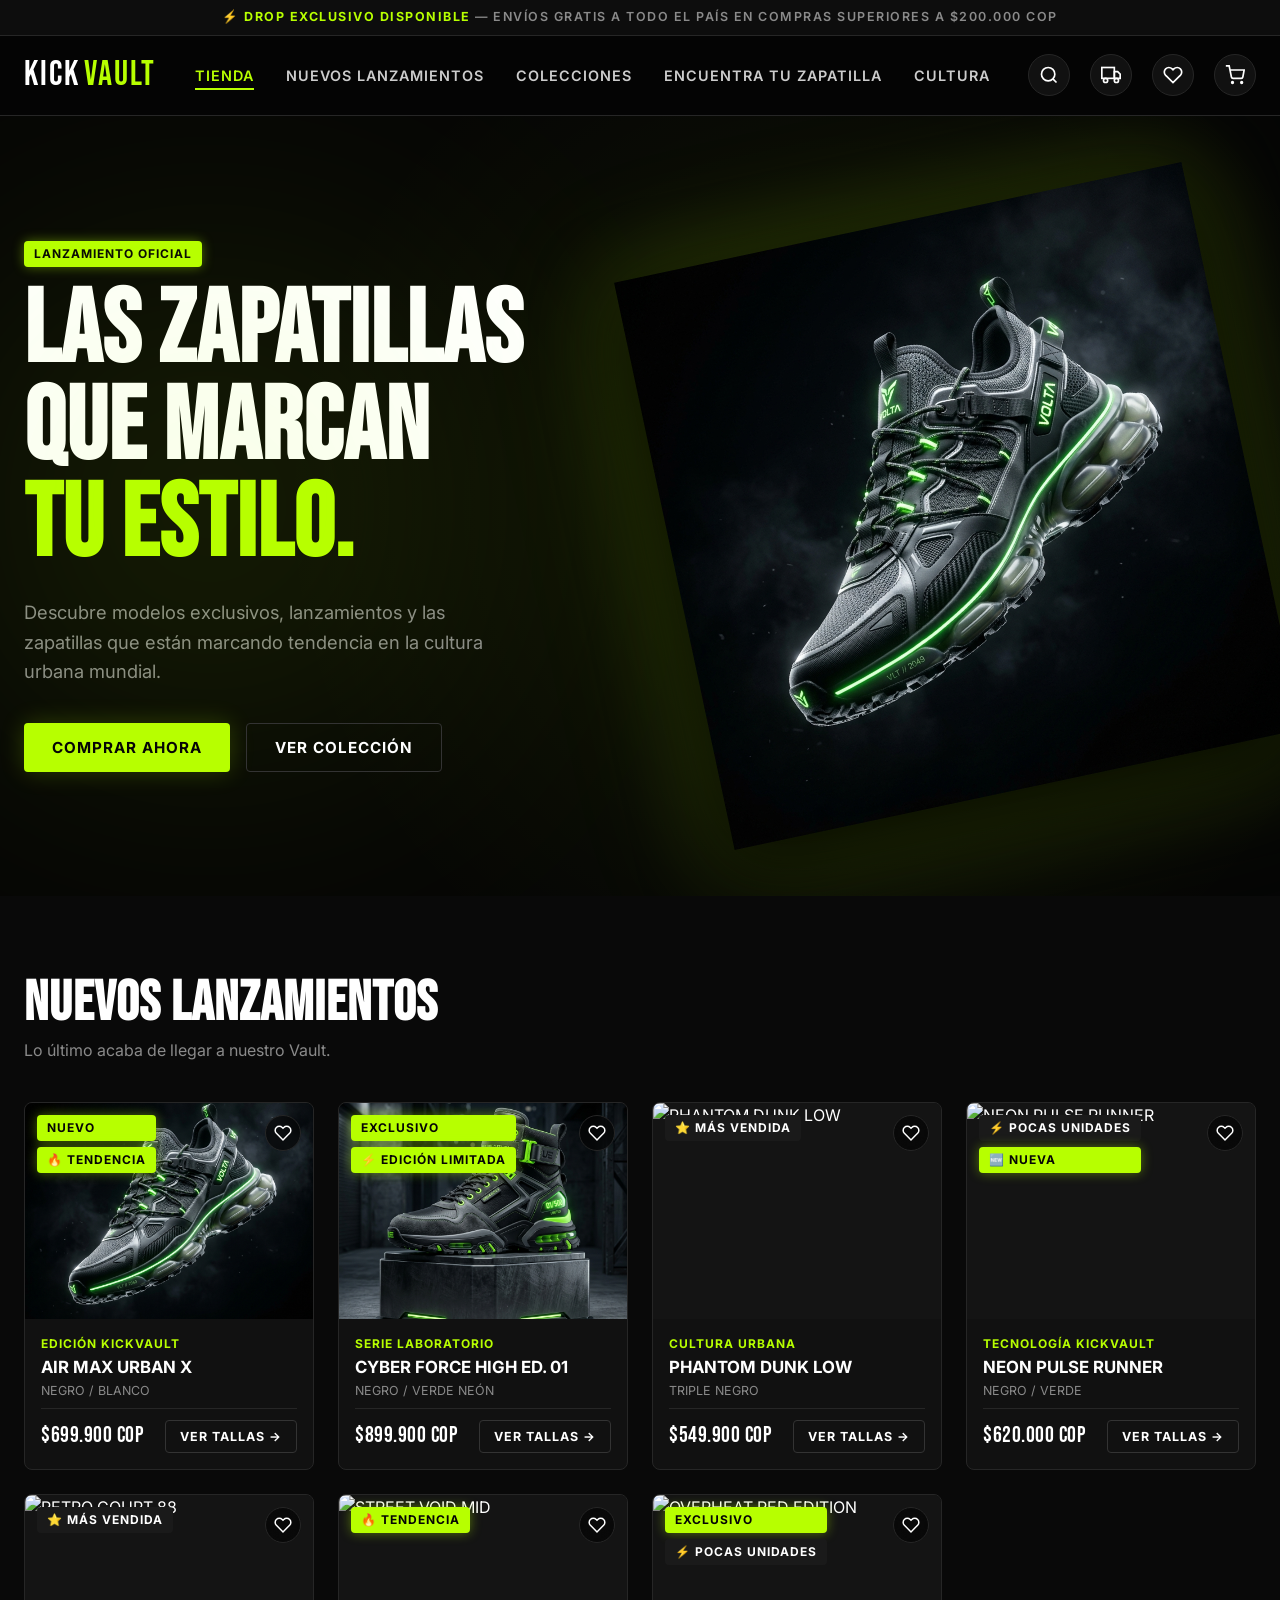
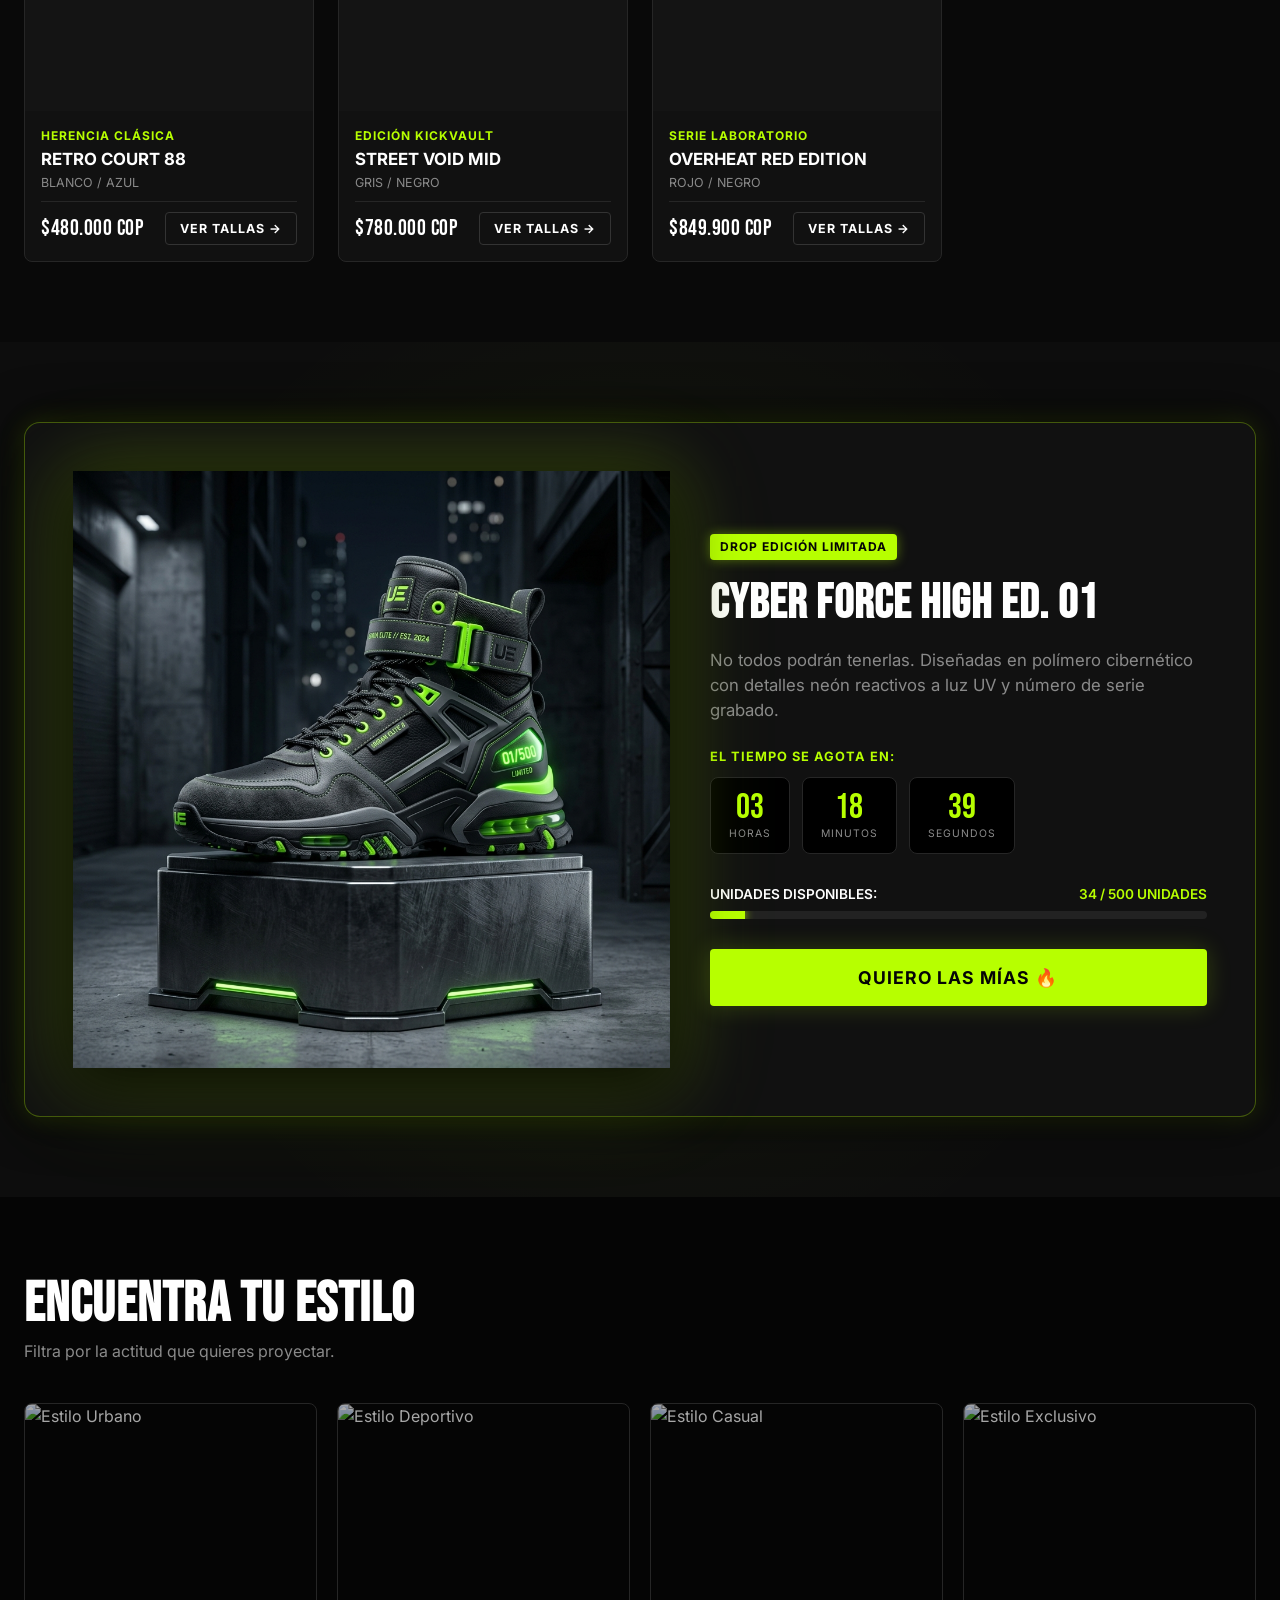
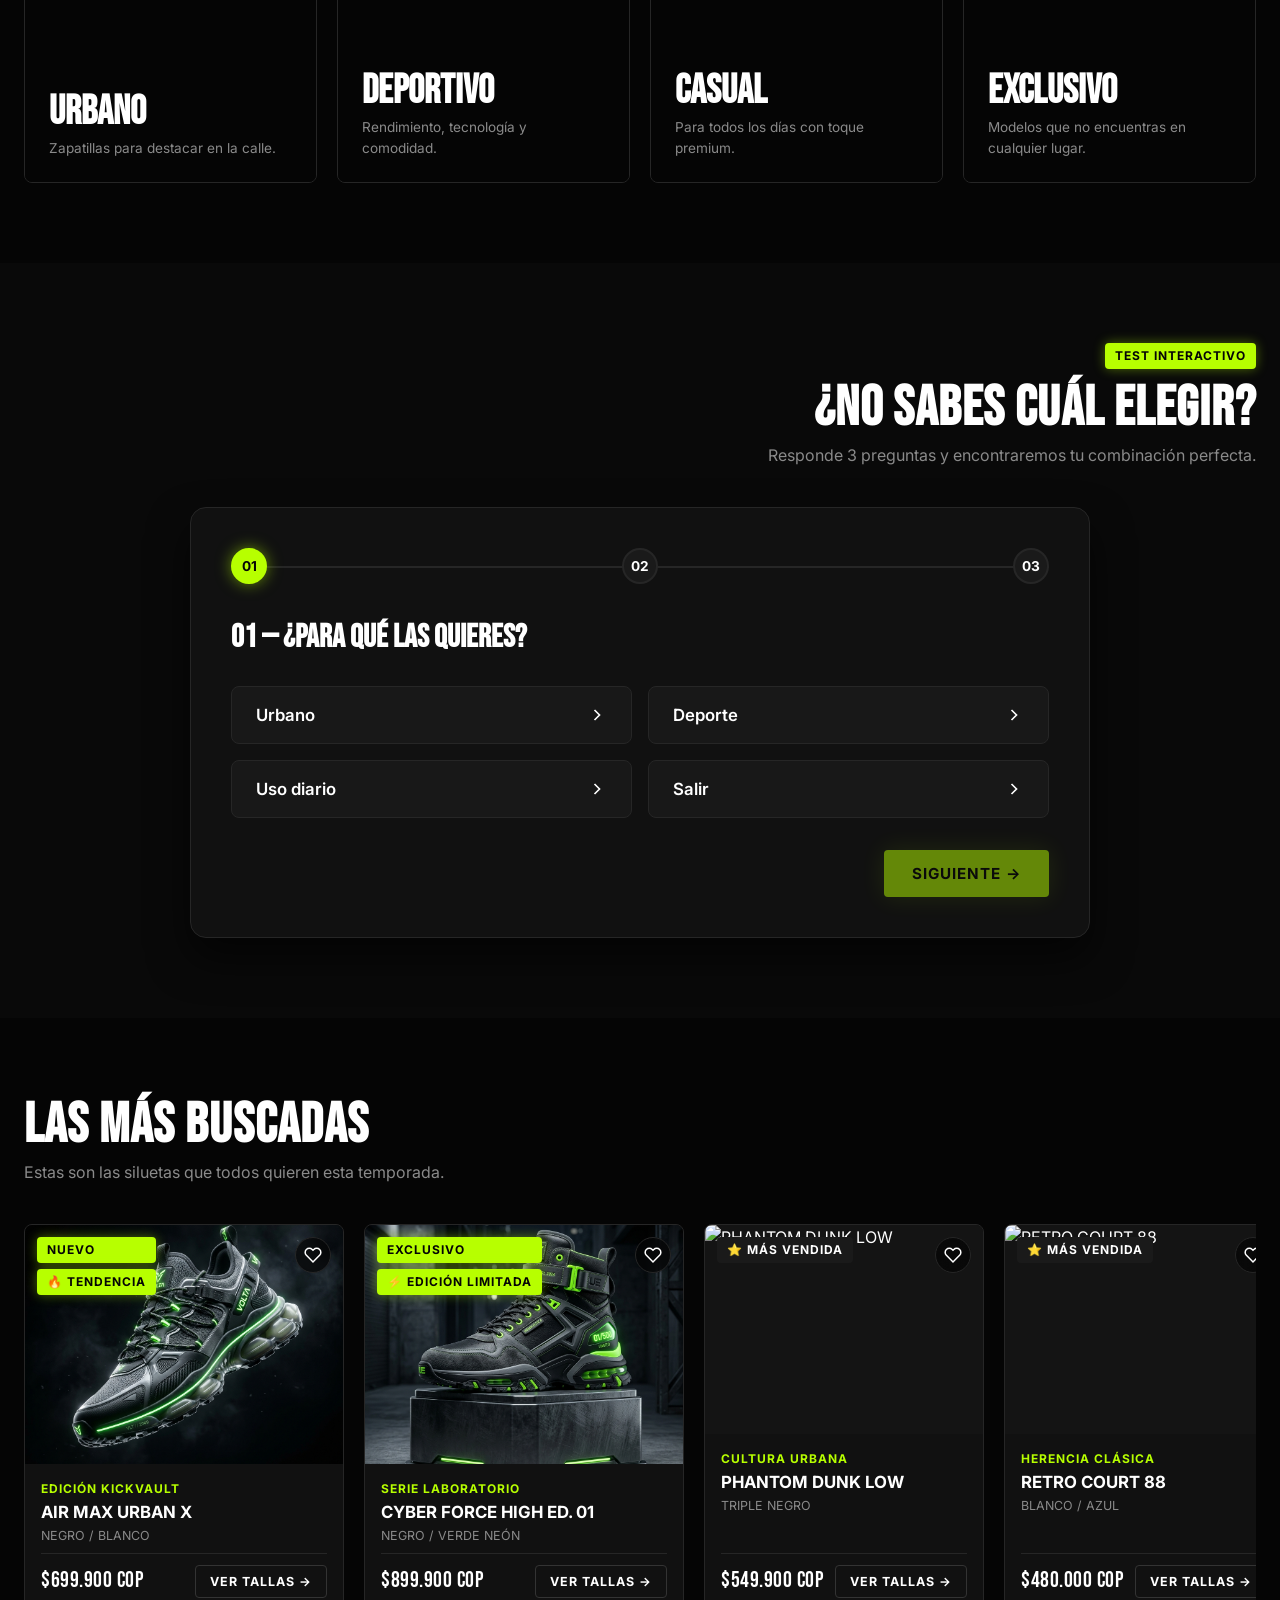
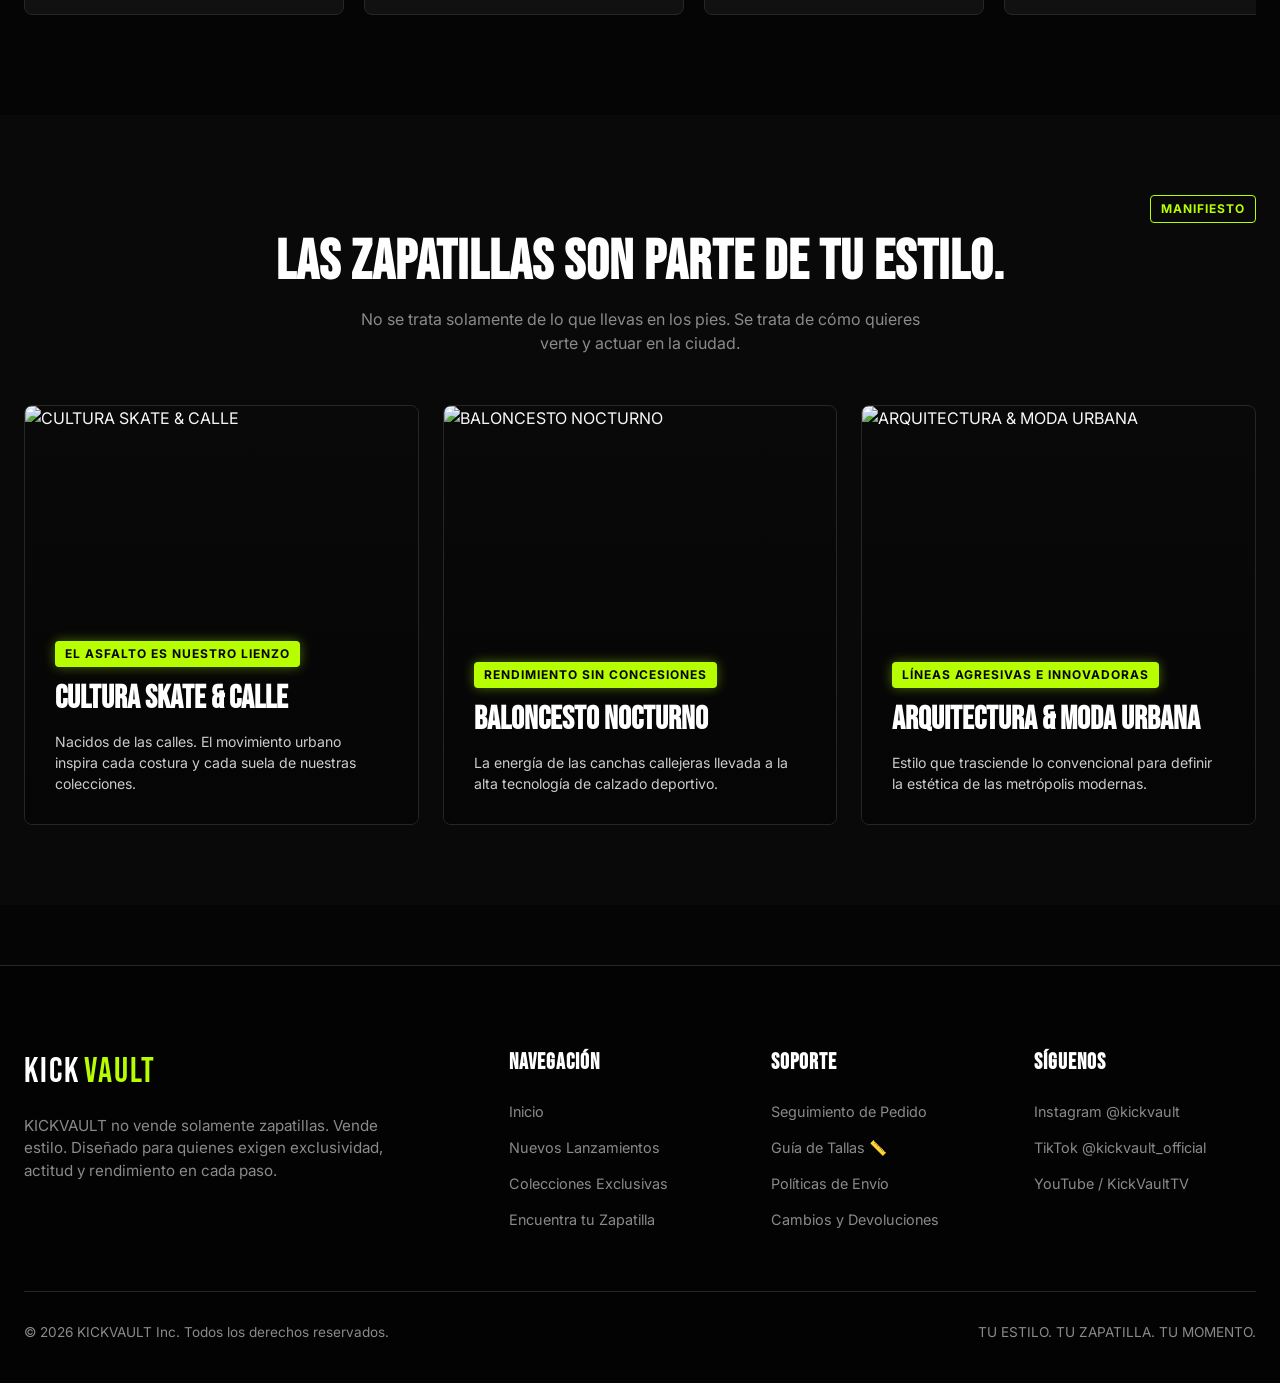
==== index.html @ df0020a6 "fix: resolve duplicate ORDERS_STORAGE_KEY syntax error in js/app.js to restore 100% button functiona" ====
<!DOCTYPE html>
<html lang="es">
<head>
  <meta charset="UTF-8">
  <meta name="viewport" content="width=device-width, initial-scale=1.0">
  <meta http-equiv="Cache-Control" content="no-cache, no-store, must-revalidate">
  <meta http-equiv="Pragma" content="no-cache">
  <meta http-equiv="Expires" content="0">
  <title>KICKVAULT | Tu Estilo. Tu Zapatilla. Tu Momento.</title>
  <meta name="description" content="KICKVAULT es la tienda de zapatillas urbanas y lanzamientos exclusivos número uno. Descubre los modelos más buscados y encuentra tu estilo único.">
  
  <!-- CSS Stylesheet with strict cache busting vSYNTAX-ERROR-FIXED-PERFECT-10000 -->
  <link rel="stylesheet" href="css/styles.css?v=SYNTAX-ERROR-FIXED-PERFECT-10000">
</head>
<body>

  <!-- Top Announcement Bar -->
  <div class="announcement-bar">
    ⚡ <span>DROP EXCLUSIVO DISPONIBLE</span> — ENVÍOS GRATIS A TODO EL PAÍS EN COMPRAS SUPERIORES A $200.000 COP
  </div>

  <!-- Main Header Navigation -->
  <header class="main-header">
    <div class="container">
      <div class="header-content">
        <!-- Logo -->
        <a href="#" class="logo">
          KICK<span>VAULT</span>
        </a>

        <!-- Desktop Navigation Links -->
        <nav>
          <ul class="nav-links">
            <li><a href="#hero" class="nav-link active">Tienda</a></li>
            <li><a href="#lanzamientos" class="nav-link">Nuevos Lanzamientos</a></li>
            <li><a href="#drop-exclusivo" class="nav-link">Colecciones</a></li>
            <li><a href="#quiz" class="nav-link">Encuentra tu Zapatilla</a></li>
            <li><a href="#cultura" class="nav-link">Cultura</a></li>
          </ul>
        </nav>

        <!-- Header Actions -->
        <div class="header-actions">
          <button class="action-btn" onclick="openSearchModal()" title="Buscar zapatillas">
            <svg width="20" height="20" viewBox="0 0 24 24" fill="none" stroke="currentColor" stroke-width="2">
              <circle cx="11" cy="11" r="8"></circle>
              <line x1="21" y1="21" x2="16.65" y2="16.65"></line>
            </svg>
          </button>
          
          <button class="action-btn hide-mobile" onclick="openTrackingModal()" title="Seguimiento de pedido">
            <svg width="20" height="20" viewBox="0 0 24 24" fill="none" stroke="currentColor" stroke-width="2">
              <rect x="1" y="3" width="15" height="13"></rect>
              <polygon points="16 8 20 8 23 11 23 16 16 16 16 8"></polygon>
              <circle cx="5.5" cy="18.5" r="2.5"></circle>
              <circle cx="18.5" cy="18.5" r="2.5"></circle>
            </svg>
          </button>

          <button class="action-btn" onclick="openFavoritesDrawer()" title="Mis Favoritos">
            <svg width="20" height="20" viewBox="0 0 24 24" fill="none" stroke="currentColor" stroke-width="2">
              <path d="M20.84 4.61a5.5 5.5 0 0 0-7.78 0L12 5.67l-1.06-1.06a5.5 5.5 0 0 0-7.78 7.78l1.06 1.06L12 21.23l7.78-7.78 1.06-1.06a5.5 5.5 0 0 0 0-7.78z"></path>
            </svg>
            <span class="badge-counter fav-count" style="display:none;">0</span>
          </button>

          <button class="action-btn" onclick="openCartDrawer()" title="Carrito de Compras">
            <svg width="20" height="20" viewBox="0 0 24 24" fill="none" stroke="currentColor" stroke-width="2">
              <circle cx="9" cy="21" r="1"></circle>
              <circle cx="20" cy="21" r="1"></circle>
              <path d="M1 1h4l2.68 13.39a2 2 0 0 0 2 1.61h9.72a2 2 0 0 0 2-1.61L23 6H6"></path>
            </svg>
            <span class="badge-counter cart-count" style="display:none;">0</span>
          </button>
        </div>
      </div>
    </div>
  </header>

  <!-- Mobile Bottom Sticky Navigation -->
  <nav class="mobile-bottom-nav">
    <a href="#hero" class="mobile-nav-item active">
      <svg viewBox="0 0 24 24" fill="none" stroke="currentColor" stroke-width="2">
        <path d="M3 9l9-7 9 7v11a2 2 0 0 1-2 2H5a2 2 0 0 1-2-2z"></path>
      </svg>
      <span>Inicio</span>
    </a>
    <button class="mobile-nav-item" onclick="openSearchModal()">
      <svg viewBox="0 0 24 24" fill="none" stroke="currentColor" stroke-width="2">
        <circle cx="11" cy="11" r="8"></circle>
        <line x1="21" y1="21" x2="16.65" y2="16.65"></line>
      </svg>
      <span>Buscar</span>
    </button>
    <button class="mobile-nav-item" onclick="openFavoritesDrawer()">
      <svg viewBox="0 0 24 24" fill="none" stroke="currentColor" stroke-width="2">
        <path d="M20.84 4.61a5.5 5.5 0 0 0-7.78 0L12 5.67l-1.06-1.06a5.5 5.5 0 0 0-7.78 7.78l1.06 1.06L12 21.23l7.78-7.78 1.06-1.06a5.5 5.5 0 0 0 0-7.78z"></path>
      </svg>
      <span>Favoritas</span>
    </button>
    <button class="mobile-nav-item" onclick="openCartDrawer()">
      <svg viewBox="0 0 24 24" fill="none" stroke="currentColor" stroke-width="2">
        <circle cx="9" cy="21" r="1"></circle>
        <circle cx="20" cy="21" r="1"></circle>
        <path d="M1 1h4l2.68 13.39a2 2 0 0 0 2 1.61h9.72a2 2 0 0 0 2-1.61L23 6H6"></path>
      </svg>
      <span>Carrito</span>
    </button>
    <button class="mobile-nav-item" onclick="openTrackingModal()">
      <svg viewBox="0 0 24 24" fill="none" stroke="currentColor" stroke-width="2">
        <rect x="1" y="3" width="15" height="13"></rect>
        <polygon points="16 8 20 8 23 11 23 16 16 16 16 8"></polygon>
      </svg>
      <span>Pedidos</span>
    </button>
  </nav>

  <!-- HERO SECTION -->
  <section id="hero" class="hero-section">
    <div class="hero-bg-glow"></div>
    <div class="container">
      <div class="hero-grid">
        <div class="hero-content">
          <span class="badge badge-neon hero-tag">Lanzamiento Oficial</span>
          <h1 class="hero-title">
            LAS ZAPATILLAS<br>
            QUE MARCAN<br>
            <span>TU ESTILO.</span>
          </h1>
          <p class="hero-subtitle">
            Descubre modelos exclusivos, lanzamientos y las zapatillas que están marcando tendencia en la cultura urbana mundial.
          </p>
          <div class="hero-cta">
            <button class="btn btn-primary" onclick="scrollToSection('lanzamientos')">COMPRAR AHORA</button>
            <button class="btn btn-secondary" onclick="scrollToSection('drop-exclusivo')">VER COLECCIÓN</button>
          </div>
        </div>

        <div class="hero-media">
          <div class="hero-image-wrapper">
            <img src="images/hero_sneaker.png" alt="Zapatilla Protagonista KICKVAULT Air Max Urban X" loading="eager" fetchpriority="high">
          </div>
        </div>
      </div>
    </div>
  </section>

  <!-- NUEVOS LANZAMIENTOS -->
  <section id="lanzamientos" class="section-padding bg-dark-alt">
    <div class="container">
      <div class="section-header">
        <div>
          <h2 class="section-title">NUEVOS LANZAMIENTOS</h2>
          <p class="section-subtitle">Lo último acaba de llegar a nuestro Vault.</p>
        </div>
      </div>
      
      <div id="new-drops-grid" class="product-grid">
        <!-- kv-01 -->
        <div class="product-card" data-id="kv-01" onclick="openProductModal('kv-01', 'view')" style="cursor: pointer;">
          <div class="product-media">
            <div class="card-badges"><span class="badge badge-neon">NUEVO</span><span class="badge badge-neon">🔥 TENDENCIA</span></div>
            <button class="btn-fav" onclick="toggleFavorite('kv-01', event)" title="Guardar en favoritos">
              <svg width="18" height="18" viewBox="0 0 24 24" fill="none" stroke="currentColor" stroke-width="2"><path d="M20.84 4.61a5.5 5.5 0 0 0-7.78 0L12 5.67l-1.06-1.06a5.5 5.5 0 0 0-7.78 7.78l1.06 1.06L12 21.23l7.78-7.78 1.06-1.06a5.5 5.5 0 0 0 0-7.78z"></path></svg>
            </button>
            <img src="images/hero_sneaker.png" alt="AIR MAX URBAN X" loading="eager" fetchpriority="high">
            <div class="hover-overlay">
              <button class="btn btn-primary" onclick="openProductModal('kv-01', 'view'); event.stopPropagation();">VER MODELO →</button>
            </div>
          </div>
          <div class="product-info">
            <span class="product-brand">EDICIÓN KICKVAULT</span>
            <h3 class="product-title">AIR MAX URBAN X</h3>
            <p class="product-color">NEGRO / BLANCO</p>
            <div class="product-footer">
              <span class="product-price">$699.900 COP</span>
              <button class="btn btn-secondary" style="padding: 8px 14px; font-size: 0.78rem; font-weight: 700;" onclick="openProductModal('kv-01', 'size'); event.stopPropagation();">VER TALLAS →</button>
            </div>
          </div>
        </div>

        <!-- kv-02 -->
        <div class="product-card" data-id="kv-02" onclick="openProductModal('kv-02', 'view')" style="cursor: pointer;">
          <div class="product-media">
            <div class="card-badges"><span class="badge badge-neon">EXCLUSIVO</span><span class="badge badge-neon">⚡ EDICIÓN LIMITADA</span></div>
            <button class="btn-fav" onclick="toggleFavorite('kv-02', event)" title="Guardar en favoritos">
              <svg width="18" height="18" viewBox="0 0 24 24" fill="none" stroke="currentColor" stroke-width="2"><path d="M20.84 4.61a5.5 5.5 0 0 0-7.78 0L12 5.67l-1.06-1.06a5.5 5.5 0 0 0-7.78 7.78l1.06 1.06L12 21.23l7.78-7.78 1.06-1.06a5.5 5.5 0 0 0 0-7.78z"></path></svg>
            </button>
            <img src="images/drop_exclusive.png" alt="CYBER FORCE HIGH ED. 01" loading="lazy">
            <div class="hover-overlay">
              <button class="btn btn-primary" onclick="openProductModal('kv-02', 'view'); event.stopPropagation();">VER MODELO →</button>
            </div>
          </div>
          <div class="product-info">
            <span class="product-brand">SERIE LABORATORIO</span>
            <h3 class="product-title">CYBER FORCE HIGH ED. 01</h3>
            <p class="product-color">NEGRO / VERDE NEÓN</p>
            <div class="product-footer">
              <span class="product-price">$899.900 COP</span>
              <button class="btn btn-secondary" style="padding: 8px 14px; font-size: 0.78rem; font-weight: 700;" onclick="openProductModal('kv-02', 'size'); event.stopPropagation();">VER TALLAS →</button>
            </div>
          </div>
        </div>

        <!-- kv-03 -->
        <div class="product-card" data-id="kv-03" onclick="openProductModal('kv-03', 'view')" style="cursor: pointer;">
          <div class="product-media">
            <div class="card-badges"><span class="badge badge-neon">⭐ MÁS VENDIDA</span></div>
            <button class="btn-fav" onclick="toggleFavorite('kv-03', event)" title="Guardar en favoritos">
              <svg width="18" height="18" viewBox="0 0 24 24" fill="none" stroke="currentColor" stroke-width="2"><path d="M20.84 4.61a5.5 5.5 0 0 0-7.78 0L12 5.67l-1.06-1.06a5.5 5.5 0 0 0-7.78 7.78l1.06 1.06L12 21.23l7.78-7.78 1.06-1.06a5.5 5.5 0 0 0 0-7.78z"></path></svg>
            </button>
            <img src="https://images.unsplash.com/photo-1595950653106-6c9ebd614d3a?auto=format&fit=crop&w=500&q=70" alt="PHANTOM DUNK LOW" loading="lazy">
            <div class="hover-overlay">
              <button class="btn btn-primary" onclick="openProductModal('kv-03', 'view'); event.stopPropagation();">VER MODELO →</button>
            </div>
          </div>
          <div class="product-info">
            <span class="product-brand">CULTURA URBANA</span>
            <h3 class="product-title">PHANTOM DUNK LOW</h3>
            <p class="product-color">TRIPLE NEGRO</p>
            <div class="product-footer">
              <span class="product-price">$549.900 COP</span>
              <button class="btn btn-secondary" style="padding: 8px 14px; font-size: 0.78rem; font-weight: 700;" onclick="openProductModal('kv-03', 'size'); event.stopPropagation();">VER TALLAS →</button>
            </div>
          </div>
        </div>

        <!-- kv-04 -->
        <div class="product-card" data-id="kv-04" onclick="openProductModal('kv-04', 'view')" style="cursor: pointer;">
          <div class="product-media">
            <div class="card-badges"><span class="badge badge-neon">⚡ POCAS UNIDADES</span><span class="badge badge-neon">🆕 NUEVA</span></div>
            <button class="btn-fav" onclick="toggleFavorite('kv-04', event)" title="Guardar en favoritos">
              <svg width="18" height="18" viewBox="0 0 24 24" fill="none" stroke="currentColor" stroke-width="2"><path d="M20.84 4.61a5.5 5.5 0 0 0-7.78 0L12 5.67l-1.06-1.06a5.5 5.5 0 0 0-7.78 7.78l1.06 1.06L12 21.23l7.78-7.78 1.06-1.06a5.5 5.5 0 0 0 0-7.78z"></path></svg>
            </button>
            <img src="https://images.unsplash.com/photo-1542291026-7eec264c27ff?auto=format&fit=crop&w=500&q=70" alt="NEON PULSE RUNNER" loading="lazy">
            <div class="hover-overlay">
              <button class="btn btn-primary" onclick="openProductModal('kv-04', 'view'); event.stopPropagation();">VER MODELO →</button>
            </div>
          </div>
          <div class="product-info">
            <span class="product-brand">TECNOLOGÍA KICKVAULT</span>
            <h3 class="product-title">NEON PULSE RUNNER</h3>
            <p class="product-color">NEGRO / VERDE</p>
            <div class="product-footer">
              <span class="product-price">$620.000 COP</span>
              <button class="btn btn-secondary" style="padding: 8px 14px; font-size: 0.78rem; font-weight: 700;" onclick="openProductModal('kv-04', 'size'); event.stopPropagation();">VER TALLAS →</button>
            </div>
          </div>
        </div>

        <!-- kv-05 -->
        <div class="product-card" data-id="kv-05" onclick="openProductModal('kv-05', 'view')" style="cursor: pointer;">
          <div class="product-media">
            <div class="card-badges"><span class="badge badge-neon">⭐ MÁS VENDIDA</span></div>
            <button class="btn-fav" onclick="toggleFavorite('kv-05', event)" title="Guardar en favoritos">
              <svg width="18" height="18" viewBox="0 0 24 24" fill="none" stroke="currentColor" stroke-width="2"><path d="M20.84 4.61a5.5 5.5 0 0 0-7.78 0L12 5.67l-1.06-1.06a5.5 5.5 0 0 0-7.78 7.78l1.06 1.06L12 21.23l7.78-7.78 1.06-1.06a5.5 5.5 0 0 0 0-7.78z"></path></svg>
            </button>
            <img src="https://images.unsplash.com/photo-1560769629-975ec94e6a86?auto=format&fit=crop&w=500&q=70" alt="RETRO COURT 88" loading="lazy">
            <div class="hover-overlay">
              <button class="btn btn-primary" onclick="openProductModal('kv-05', 'view'); event.stopPropagation();">VER MODELO →</button>
            </div>
          </div>
          <div class="product-info">
            <span class="product-brand">HERENCIA CLÁSICA</span>
            <h3 class="product-title">RETRO COURT 88</h3>
            <p class="product-color">BLANCO / AZUL</p>
            <div class="product-footer">
              <span class="product-price">$480.000 COP</span>
              <button class="btn btn-secondary" style="padding: 8px 14px; font-size: 0.78rem; font-weight: 700;" onclick="openProductModal('kv-05', 'size'); event.stopPropagation();">VER TALLAS →</button>
            </div>
          </div>
        </div>

        <!-- kv-06 -->
        <div class="product-card" data-id="kv-06" onclick="openProductModal('kv-06', 'view')" style="cursor: pointer;">
          <div class="product-media">
            <div class="card-badges"><span class="badge badge-neon">🔥 TENDENCIA</span></div>
            <button class="btn-fav" onclick="toggleFavorite('kv-06', event)" title="Guardar en favoritos">
              <svg width="18" height="18" viewBox="0 0 24 24" fill="none" stroke="currentColor" stroke-width="2"><path d="M20.84 4.61a5.5 5.5 0 0 0-7.78 0L12 5.67l-1.06-1.06a5.5 5.5 0 0 0-7.78 7.78l1.06 1.06L12 21.23l7.78-7.78 1.06-1.06a5.5 5.5 0 0 0 0-7.78z"></path></svg>
            </button>
            <img src="https://images.unsplash.com/photo-1600185365926-3a2ce3cdb9eb?auto=format&fit=crop&w=500&q=70" alt="STREET VOID MID" loading="lazy">
            <div class="hover-overlay">
              <button class="btn btn-primary" onclick="openProductModal('kv-06', 'view'); event.stopPropagation();">VER MODELO →</button>
            </div>
          </div>
          <div class="product-info">
            <span class="product-brand">EDICIÓN KICKVAULT</span>
            <h3 class="product-title">STREET VOID MID</h3>
            <p class="product-color">GRIS / NEGRO</p>
            <div class="product-footer">
              <span class="product-price">$780.000 COP</span>
              <button class="btn btn-secondary" style="padding: 8px 14px; font-size: 0.78rem; font-weight: 700;" onclick="openProductModal('kv-06', 'size'); event.stopPropagation();">VER TALLAS →</button>
            </div>
          </div>
        </div>

        <!-- kv-07 -->
        <div class="product-card" data-id="kv-07" onclick="openProductModal('kv-07', 'view')" style="cursor: pointer;">
          <div class="product-media">
            <div class="card-badges"><span class="badge badge-neon">EXCLUSIVO</span><span class="badge badge-neon">⚡ POCAS UNIDADES</span></div>
            <button class="btn-fav" onclick="toggleFavorite('kv-07', event)" title="Guardar en favoritos">
              <svg width="18" height="18" viewBox="0 0 24 24" fill="none" stroke="currentColor" stroke-width="2"><path d="M20.84 4.61a5.5 5.5 0 0 0-7.78 0L12 5.67l-1.06-1.06a5.5 5.5 0 0 0-7.78 7.78l1.06 1.06L12 21.23l7.78-7.78 1.06-1.06a5.5 5.5 0 0 0 0-7.78z"></path></svg>
            </button>
            <img src="https://images.unsplash.com/photo-1514989940723-e8e51635b782?auto=format&fit=crop&w=500&q=70" alt="OVERHEAT RED EDITION" loading="lazy">
            <div class="hover-overlay">
              <button class="btn btn-primary" onclick="openProductModal('kv-07', 'view'); event.stopPropagation();">VER MODELO →</button>
            </div>
          </div>
          <div class="product-info">
            <span class="product-brand">SERIE LABORATORIO</span>
            <h3 class="product-title">OVERHEAT RED EDITION</h3>
            <p class="product-color">ROJO / NEGRO</p>
            <div class="product-footer">
              <span class="product-price">$849.900 COP</span>
              <button class="btn btn-secondary" style="padding: 8px 14px; font-size: 0.78rem; font-weight: 700;" onclick="openProductModal('kv-07', 'size'); event.stopPropagation();">VER TALLAS →</button>
            </div>
          </div>
        </div>

        <!-- kv-08 -->
        <div class="product-card" data-id="kv-08" onclick="openProductModal('kv-08', 'view')" style="cursor: pointer;">
          <div class="product-media">
            <div class="card-badges"><span class="badge badge-neon">⭐ MÁS VENDIDA</span></div>
            <button class="btn-fav" onclick="toggleFavorite('kv-08', event)" title="Guardar en favoritos">
              <svg width="18" height="18" viewBox="0 0 24 24" fill="none" stroke="currentColor" stroke-width="2"><path d="M20.84 4.61a5.5 5.5 0 0 0-7.78 0L12 5.67l-1.06-1.06a5.5 5.5 0 0 0-7.78 7.78l1.06 1.06L12 21.23l7.78-7.78 1.06-1.06a5.5 5.5 0 0 0 0-7.78z"></path></svg>
            </button>
            <img src="https://images.unsplash.com/photo-1525966222134-fcfa99b8ae77?auto=format&fit=crop&w=500&q=70" alt="APEX CASUAL PRIME" loading="lazy">
            <div class="hover-overlay">
              <button class="btn btn-primary" onclick="openProductModal('kv-08', 'view'); event.stopPropagation();">VER MODELO →</button>
            </div>
          </div>
          <div class="product-info">
            <span class="product-brand">CULTURA URBANA</span>
            <h3 class="product-title">APEX CASUAL PRIME</h3>
            <p class="product-color">BLANCO PURO</p>
            <div class="product-footer">
              <span class="product-price">$399.900 COP</span>
              <button class="btn btn-secondary" style="padding: 8px 14px; font-size: 0.78rem; font-weight: 700;" onclick="openProductModal('kv-08', 'size'); event.stopPropagation();">VER TALLAS →</button>
            </div>
          </div>
        </div>
      </div>
    </div>
  </section>

  <!-- COLECCIÓN EXCLUSIVA (DROP LIMITADO) -->
  <section id="drop-exclusivo" class="section-padding drop-section">
    <div class="container">
      <div class="drop-card">
        <div class="drop-media">
          <img src="images/drop_exclusive.png" alt="Cyber Force High Edición Limitada" loading="lazy" decoding="async">
        </div>
        
        <div class="drop-details">
          <span class="badge badge-neon" style="width: fit-content;">DROP EDICIÓN LIMITADA</span>
          <h2 class="section-title" style="font-size: 3rem;">CYBER FORCE HIGH ED. 01</h2>
          <p style="color: var(--text-muted); font-size: 1.05rem;">
            No todos podrán tenerlas. Diseñadas en polímero cibernético con detalles neón reactivos a luz UV y número de serie grabado.
          </p>

          <!-- Timer -->
          <div>
            <span style="font-size: 0.8rem; color: var(--neon-green); font-weight: 700; letter-spacing: 1px;">EL TIEMPO SE AGOTA EN:</span>
            <div class="timer-box">
              <div class="timer-segment">
                <div id="timer-hours" class="timer-val">03</div>
                <div class="timer-lbl">HORAS</div>
              </div>
              <div class="timer-segment">
                <div id="timer-mins" class="timer-val">18</div>
                <div class="timer-lbl">MINUTOS</div>
              </div>
              <div class="timer-segment">
                <div id="timer-secs" class="timer-val">42</div>
                <div class="timer-lbl">SEGUNDOS</div>
              </div>
            </div>
          </div>

          <!-- Stock Meter -->
          <div class="stock-meter">
            <div class="stock-info">
              <span>UNIDADES DISPONIBLES:</span>
              <span style="color: var(--neon-green);">34 / 500 UNIDADES</span>
            </div>
            <div class="stock-bar-track">
              <div class="stock-bar-fill"></div>
            </div>
          </div>

          <button class="btn btn-primary" onclick="openProductModal('kv-02')" style="font-size: 1.1rem; padding: 18px 36px;">
            QUIERO LAS MÍAS 🔥
          </button>
        </div>
      </div>
    </div>
  </section>

  <!-- COMPRA POR ESTILO -->
  <section id="estilos" class="section-padding">
    <div class="container">
      <div class="section-header">
        <div>
          <h2 class="section-title">ENCUENTRA TU ESTILO</h2>
          <p class="section-subtitle">Filtra por la actitud que quieres proyectar.</p>
        </div>
      </div>

      <div class="style-grid">
        <!-- Urbano -->
        <div class="style-card" onclick="openSearchModal(); performSearch('urbano');">
          <img src="https://images.unsplash.com/photo-1552346154-21d32810aba3?auto=format&fit=crop&w=500&q=70" alt="Estilo Urbano" loading="lazy" decoding="async">
          <div class="style-card-overlay"></div>
          <div class="style-card-content">
            <h3 class="style-card-title">URBANO</h3>
            <p class="style-card-desc">Zapatillas para destacar en la calle.</p>
          </div>
        </div>

        <!-- Deportivo -->
        <div class="style-card" onclick="openSearchModal(); performSearch('deportivo');">
          <img src="https://images.unsplash.com/photo-1542291026-7eec264c27ff?auto=format&fit=crop&w=500&q=70" alt="Estilo Deportivo" loading="lazy" decoding="async">
          <div class="style-card-overlay"></div>
          <div class="style-card-content">
            <h3 class="style-card-title">DEPORTIVO</h3>
            <p class="style-card-desc">Rendimiento, tecnología y comodidad.</p>
          </div>
        </div>

        <!-- Casual -->
        <div class="style-card" onclick="openSearchModal(); performSearch('casual');">
          <img src="https://images.unsplash.com/photo-1560769629-975ec94e6a86?auto=format&fit=crop&w=500&q=70" alt="Estilo Casual" loading="lazy" decoding="async">
          <div class="style-card-overlay"></div>
          <div class="style-card-content">
            <h3 class="style-card-title">CASUAL</h3>
            <p class="style-card-desc">Para todos los días con toque premium.</p>
          </div>
        </div>

        <!-- Exclusivo -->
        <div class="style-card" onclick="openSearchModal(); performSearch('exclusivo');">
          <img src="https://images.unsplash.com/photo-1608231387042-66d1773070a5?auto=format&fit=crop&w=500&q=70" alt="Estilo Exclusivo" loading="lazy" decoding="async">
          <div class="style-card-overlay"></div>
          <div class="style-card-content">
            <h3 class="style-card-title">EXCLUSIVO</h3>
            <p class="style-card-desc">Modelos que no encuentras en cualquier lugar.</p>
          </div>
        </div>
      </div>
    </div>
  </section>

  <!-- ENCUENTRA TU ZAPATILLA (QUIZ) -->
  <section id="quiz" class="section-padding bg-dark-alt">
    <div class="container">
      <div class="section-header center">
        <span class="badge badge-neon" style="margin-bottom: 12px;">TEST INTERACTIVO</span>
        <h2 class="section-title">¿NO SABES CUÁL ELEGIR?</h2>
        <p class="section-subtitle">Responde 3 preguntas y encontraremos tu combinación perfecta.</p>
      </div>

      <div class="quiz-container">
        <!-- Progress Bar Dots -->
        <div class="quiz-steps">
          <div id="quiz-dot-1" class="quiz-step-dot active">01</div>
          <div id="quiz-dot-2" class="quiz-step-dot">02</div>
          <div id="quiz-dot-3" class="quiz-step-dot">03</div>
        </div>

        <!-- Dynamic Content -->
        <div id="quiz-step-content">
          <h3 style="font-family: var(--font-heading); font-size: 1.8rem; text-align: center; margin-bottom: 20px;">1. ¿PARA QUÉ USARÁS PRINCIPALMENTE TUS ZAPATILLAS?</h3>
          <div style="display: grid; grid-template-columns: repeat(auto-fit, minmax(140px, 1fr)); gap: 14px;">
            <button class="btn btn-secondary" onclick="selectQuizAnswer('purpose', 'Urbano')" style="padding: 16px;">🏙️ Salir a la calle / Uso Urbano</button>
            <button class="btn btn-secondary" onclick="selectQuizAnswer('purpose', 'Deporte')" style="padding: 16px;">⚡ Deporte y Entrenamiento</button>
            <button class="btn btn-secondary" onclick="selectQuizAnswer('purpose', 'Uso diario')" style="padding: 16px;">👟 Uso Diario y Casual</button>
          </div>
        </div>
      </div>
    </div>
  </section>

  <!-- MÁS BUSCADAS (TRENDING CAROUSEL) -->
  <section id="mas-buscadas" class="section-padding">
    <div class="container">
      <div class="section-header">
        <div>
          <h2 class="section-title">LAS MÁS BUSCADAS</h2>
          <p class="section-subtitle">Estas son las siluetas que todos quieren esta temporada.</p>
        </div>
      </div>

      <div id="trending-carousel" class="horizontal-scroll-container">
        <!-- kv-01 -->
        <div class="product-card" data-id="kv-01" onclick="openProductModal('kv-01')" style="min-width: 260px; cursor: pointer;">
          <div class="product-media">
            <div class="card-badges"><span class="badge badge-neon">🔥 TENDENCIA</span></div>
            <img src="images/hero_sneaker.png" alt="AIR MAX URBAN X" loading="lazy">
          </div>
          <div class="product-info">
            <span class="product-brand">EDICIÓN KICKVAULT</span>
            <h3 class="product-title">AIR MAX URBAN X</h3>
            <span class="product-price" style="color: var(--neon-green); font-weight: 800;">$699.900 COP</span>
          </div>
        </div>

        <!-- kv-02 -->
        <div class="product-card" data-id="kv-02" onclick="openProductModal('kv-02')" style="min-width: 260px; cursor: pointer;">
          <div class="product-media">
            <div class="card-badges"><span class="badge badge-neon">EXCLUSIVO</span></div>
            <img src="images/drop_exclusive.png" alt="CYBER FORCE HIGH" loading="lazy">
          </div>
          <div class="product-info">
            <span class="product-brand">SERIE LABORATORIO</span>
            <h3 class="product-title">CYBER FORCE HIGH ED. 01</h3>
            <span class="product-price" style="color: var(--neon-green); font-weight: 800;">$899.900 COP</span>
          </div>
        </div>

        <!-- kv-03 -->
        <div class="product-card" data-id="kv-03" onclick="openProductModal('kv-03')" style="min-width: 260px; cursor: pointer;">
          <div class="product-media">
            <div class="card-badges"><span class="badge badge-neon">⭐ MÁS VENDIDA</span></div>
            <img src="https://images.unsplash.com/photo-1595950653106-6c9ebd614d3a?auto=format&fit=crop&w=500&q=70" alt="PHANTOM DUNK LOW" loading="lazy">
          </div>
          <div class="product-info">
            <span class="product-brand">CULTURA URBANA</span>
            <h3 class="product-title">PHANTOM DUNK LOW</h3>
            <span class="product-price" style="color: var(--neon-green); font-weight: 800;">$549.900 COP</span>
          </div>
        </div>
      </div>
    </div>
  </section>

  <!-- CULTURA KICKVAULT -->
  <section id="cultura" class="section-padding bg-dark-alt">
    <div class="container">
      <div class="section-header center" style="margin-bottom: 50px;">
        <span class="badge badge-outline" style="margin-bottom: 12px;">MANIFIESTO</span>
        <h2 class="section-title" style="max-width: 800px; margin: 0 auto 16px auto;">
          LAS ZAPATILLAS SON PARTE DE TU ESTILO.
        </h2>
        <p class="section-subtitle" style="max-width: 600px; margin: 0 auto;">
          No se trata solamente de lo que llevas en los pies. Se trata de cómo quieres verte y actuar en la ciudad.
        </p>
      </div>

      <div id="culture-grid" class="culture-grid">
        <div class="culture-card" style="background: #111; border: 1px solid var(--border-color); border-radius: var(--radius-md); padding: 24px;">
          <span class="badge badge-neon" style="margin-bottom: 8px;">01 · DISEÑO TÉCNICO</span>
          <h3 style="font-family: var(--font-heading); font-size: 1.6rem; color: #fff; margin-bottom: 8px;">MATERIALES DE ALTA RESISTENCIA</h3>
          <p style="color: var(--text-muted); font-size: 0.9rem;">Cada silueta es seleccionada por la durabilidad de sus materiales sintéticos y la precisión en los acabados.</p>
        </div>
        <div class="culture-card" style="background: #111; border: 1px solid var(--border-color); border-radius: var(--radius-md); padding: 24px;">
          <span class="badge badge-neon" style="margin-bottom: 8px;">02 · EXCLUSIVIDAD</span>
          <h3 style="font-family: var(--font-heading); font-size: 1.6rem; color: #fff; margin-bottom: 8px;">DROPS Y EDICIONES LIMITADAS</h3>
          <p style="color: var(--text-muted); font-size: 0.9rem;">Lanzamientos globales con inventario contado para asegurar que lleves un par único en la ciudad.</p>
        </div>
        <div class="culture-card" style="background: #111; border: 1px solid var(--border-color); border-radius: var(--radius-md); padding: 24px;">
          <span class="badge badge-neon" style="margin-bottom: 8px;">03 · GARANTÍA</span>
          <h3 style="font-family: var(--font-heading); font-size: 1.6rem; color: #fff; margin-bottom: 8px;">ENVÍOS SEGUROS A TODO EL PAÍS</h3>
          <p style="color: var(--text-muted); font-size: 0.9rem;">Envíos inmediatos con seguimiento en tiempo real y soporte directo por WhatsApp.</p>
        </div>
      </div>
    </div>
  </section>

  <!-- FOOTER -->
  <footer class="main-footer">
    <div class="container">
      <div class="footer-grid">
        <div class="footer-brand">
          <a href="#" class="logo">KICK<span>VAULT</span></a>
          <p>
            KICKVAULT no vende solamente zapatillas. Vende estilo. Diseñado para quienes exigen exclusividad, actitud y rendimiento en cada paso.
          </p>
        </div>

        <div class="footer-col">
          <h4>NAVEGACIÓN</h4>
          <ul class="footer-links">
            <li><a href="#hero">Inicio</a></li>
            <li><a href="#lanzamientos">Nuevos Lanzamientos</a></li>
            <li><a href="#drop-exclusivo">Colecciones Exclusivas</a></li>
            <li><a href="#quiz">Encuentra tu Zapatilla</a></li>
          </ul>
        </div>

        <div class="footer-col">
          <h4>SOPORTE</h4>
          <ul class="footer-links">
            <li><a href="#" onclick="openTrackingModal()">Seguimiento de Pedido</a></li>
            <li><a href="#" onclick="openSizeGuideModal(event)">Guía de Tallas 📏</a></li>
            <li><a href="#">Políticas de Envío</a></li>
            <li><a href="#">Cambios y Devoluciones</a></li>
          </ul>
        </div>

        <div class="footer-col">
          <h4>SÍGUENOS</h4>
          <ul class="footer-links">
            <li><a href="#">Instagram @kickvault</a></li>
            <li><a href="#">TikTok @kickvault_official</a></li>
            <li><a href="#">YouTube / KickVaultTV</a></li>
          </ul>
        </div>
      </div>

      <div class="footer-bottom">
        <p>© 2026 KICKVAULT Inc. Todos los derechos reservados.</p>
        <p>TU ESTILO. TU ZAPATILLA. TU MOMENTO.</p>
      </div>
    </div>
  </footer>

  <!-- ==========================================================================
       MODALS & DRAWERS
       ========================================================================== -->

  <!-- PRODUCT DETAIL MODAL -->
  <div id="product-modal" class="modal-overlay">
    <div class="modal-container">
      <button class="modal-close-btn" onclick="closeProductModal()">✕</button>

      <div class="product-modal-grid">
        <div>
          <div class="modal-gallery-main">
            <img id="modal-main-img" src="" alt="Zapatilla Vista Principal">
          </div>
          <div id="modal-thumbs" class="modal-thumbnails">
            <!-- Injected -->
          </div>
        </div>

        <div>
          <span id="modal-brand" class="product-brand">KICKVAULT</span>
          <h2 id="modal-title" class="section-title" style="font-size: 2.2rem; margin-bottom: 8px;">Zapatilla</h2>
          <p id="modal-color" style="color: var(--text-muted); font-size: 0.95rem; margin-bottom: 16px;">Colorway</p>
          <div id="modal-price" class="product-price" style="font-size: 2.2rem; color: var(--neon-green); margin-bottom: 20px;">$0 COP</div>

          <p id="modal-desc" style="color: #bbb; font-size: 0.92rem; line-height: 1.6; margin-bottom: 20px;"></p>

          <!-- SIZE SELECTION BOX (ONLY SHOWN IN 'VER TALLAS' MODE) -->
          <div id="modal-size-box" style="background: rgba(183, 255, 0, 0.05); border: 1.5px solid var(--border-active); padding: 18px; border-radius: var(--radius-md); margin-bottom: 20px; box-shadow: 0 0 15px rgba(183, 255, 0, 0.1);">
            <div style="display: flex; justify-content: space-between; align-items: center; margin-bottom: 12px;">
              <label style="font-weight: 800; font-size: 0.9rem; letter-spacing: 1px; color: #fff;">
                SELECCIONA TU TALLA: <span id="selected-size-label" style="color: var(--neon-green); font-weight: 800; font-size: 1.05rem;">41 EUR</span>
              </label>
              <button type="button" onclick="openSizeGuideModal(event)" style="font-size: 0.82rem; color: var(--neon-green); text-decoration: underline; background: none; border: none; cursor: pointer; font-weight: 700;">
                Tabla de Medidas 📏
              </button>
            </div>
            <div id="modal-size-selector" class="size-selector" style="margin: 0;">
              <!-- Injected -->
            </div>
          </div>

          <!-- ACTION BUTTON: SWITCH TO SIZE SELECTION (SHOWN IN 'VER MODELO' MODE) -->
          <button id="modal-open-sizes-btn" class="btn btn-primary btn-block" onclick="switchModalToSizeMode()" style="font-size: 1.1rem; padding: 18px; margin-bottom: 16px;">
            VER TALLAS Y COMPRAR 🛒
          </button>

          <!-- ACTION BUTTON: ADD TO CART (SHOWN IN 'VER TALLAS' MODE) -->
          <button id="modal-add-cart-btn" class="btn btn-primary btn-block" onclick="addCurrentModalToCart()" style="font-size: 1.1rem; padding: 18px;">
            AGREGAR AL CARRITO +
          </button>

          <div class="value-props">
            <span>🚚 Envíos rápidos</span>
            <span>↩️ Cambios fáciles</span>
            <span>🔒 Compra segura</span>
          </div>
        </div>
      </div>
    </div>
  </div>

  <!-- SIZE GUIDE MODAL OVERLAY -->
  <div id="size-guide-modal" class="modal-overlay">
    <div class="modal-container" style="max-width: 750px;">
      <button class="modal-close-btn" onclick="closeSizeGuideModal()">✕</button>

      <div style="text-align: center; margin-bottom: 24px;">
        <span class="badge badge-neon" style="margin-bottom: 8px;">GUÍA DE MEDIDAS EXCLUSIVA</span>
        <h2 class="section-title" style="font-size: 2.2rem;">TABLA OFICIAL DE TALLAS 📏</h2>
        <p style="color: var(--text-muted); font-size: 0.95rem;">Mide tu pie desde el talón hasta el dedo más largo para encontrar tu ajuste perfecto.</p>
      </div>

      <div style="overflow-x: auto; margin-bottom: 24px;">
        <table class="size-table">
          <thead>
            <tr>
              <th>TALLA (EUR)</th>
              <th>CENTÍMETROS (CM)</th>
              <th>US HOMBRE</th>
              <th>US MUJER</th>
              <th>UK</th>
            </tr>
          </thead>
          <tbody>
            <tr><td><strong>38</strong></td><td>24.0 cm</td><td>6.0</td><td>7.5</td><td>5.5</td></tr>
            <tr><td><strong>39</strong></td><td>24.5 cm</td><td>6.5</td><td>8.0</td><td>6.0</td></tr>
            <tr><td><strong>40</strong></td><td>25.0 cm</td><td>7.5</td><td>9.0</td><td>7.0</td></tr>
            <tr><td><strong>41</strong></td><td>26.0 cm</td><td>8.5</td><td>10.0</td><td>8.0</td></tr>
            <tr><td><strong>42</strong></td><td>26.5 cm</td><td>9.0</td><td>10.5</td><td>8.5</td></tr>
            <tr><td><strong>43</strong></td><td>27.5 cm</td><td>10.0</td><td>11.5</td><td>9.5</td></tr>
            <tr><td><strong>44</strong></td><td>28.5 cm</td><td>11.0</td><td>12.5</td><td>10.5</td></tr>
            <tr><td><strong>45</strong></td><td>29.0 cm</td><td>11.5</td><td>13.0</td><td>11.0</td></tr>
          </tbody>
        </table>
      </div>

      <div class="size-guide-tips" style="background: rgba(255,255,255,0.03); border: 1px solid var(--border-color); padding: 18px; border-radius: var(--radius-md);">
        <h4 style="color: var(--neon-green); margin-bottom: 8px; font-size: 0.95rem; font-family: var(--font-heading); letter-spacing: 1px;">💡 ¿CÓMO MEDIR TU PIE DE FORMA EXACTA?</h4>
        <ol style="margin-left: 20px; color: #ccc; font-size: 0.88rem; line-height: 1.6;">
          <li>Coloca una hoja de papel en el suelo pegada a la pared.</li>
          <li>Párate sobre la hoja con el talón tocando suavemente la pared.</li>
          <li>Marca con un lápiz el punto más lejano de tu dedo más largo.</li>
          <li>Mide la distancia en centímetros y compara con la tabla de arriba. Si estás entre dos tallas, te recomendamos elegir la más grande.</li>
        </ol>
      </div>
    </div>
  </div>

  <!-- CART DRAWER -->
  <div id="cart-drawer-overlay" class="drawer-overlay">
    <div class="drawer-panel">
      <div class="drawer-header">
        <h3>TU CARRITO DE COMPRAS</h3>
        <button class="modal-close-btn" onclick="closeCartDrawer()">✕</button>
      </div>

      <div id="cart-items-container" class="drawer-body">
        <!-- Injected -->
      </div>

      <div class="drawer-footer">
        <div style="display: flex; justify-content: space-between; margin-bottom: 8px;">
          <span>Subtotal:</span>
          <span id="cart-subtotal" style="font-weight: 700;">$0 COP</span>
        </div>
        <div style="display: flex; justify-content: space-between; margin-bottom: 16px; font-size: 1.2rem; font-weight: 800; color: var(--neon-green);">
          <span>Total:</span>
          <span id="cart-total">$0 COP</span>
        </div>
        <button class="btn btn-primary btn-block" onclick="processCheckout()">FINALIZAR COMPRA 🛒</button>
      </div>
    </div>
  </div>

  <!-- FAVORITES DRAWER -->
  <div id="fav-drawer-overlay" class="drawer-overlay">
    <div class="drawer-panel">
      <div class="drawer-header">
        <h3>TUS FAVORITAS</h3>
        <button class="modal-close-btn" onclick="closeFavoritesDrawer()">✕</button>
      </div>

      <div id="fav-items-container" class="drawer-body">
        <!-- Injected -->
      </div>
    </div>
  </div>

  <!-- SEARCH MODAL OVERLAY -->
  <div id="search-modal" class="modal-overlay">
    <div class="modal-container search-modal-container">
      <button class="modal-close-btn" onclick="closeSearchModal()">✕</button>

      <h2 class="section-title" style="margin-bottom: 20px;">¿QUÉ ESTÁS BUSCANDO?</h2>

      <div class="search-input-wrapper">
        <input type="text" id="search-input" class="search-input-field" placeholder="Buscar por modelo, marca, color (ej. Air Max, Cyber, Negro)..." autofocus>
      </div>

      <div class="search-filter-pills">
        <span class="filter-pill active" onclick="performSearch('')">Todas</span>
        <span class="filter-pill" onclick="performSearch('39')">Talla 39</span>
        <span class="filter-pill" onclick="performSearch('40')">Talla 40</span>
        <span class="filter-pill" onclick="performSearch('41')">Talla 41</span>
        <span class="filter-pill" onclick="performSearch('42')">Talla 42</span>
        <span class="filter-pill" onclick="performSearch('43')">Talla 43</span>
        <span class="filter-pill" onclick="performSearch('air max')">Air Max</span>
        <span class="filter-pill" onclick="performSearch('exclusivo')">Exclusivas</span>
      </div>

      <div id="search-results-grid" class="product-grid" style="grid-template-columns: repeat(3, 1fr);">
        <!-- Injected -->
      </div>
    </div>
  </div>

  <!-- ORDER TRACKING MODAL -->
  <div id="tracking-modal" class="modal-overlay">
    <div class="modal-container" style="max-width: 650px;">
      <button class="modal-close-btn" onclick="closeTrackingModal()">✕</button>

      <h2 class="section-title" style="margin-bottom: 12px;">SIGUE TU PEDIDO</h2>
      <p style="color: var(--text-muted); font-size: 0.95rem; margin-bottom: 24px;">
        Ingresa tu número de guía o pedido para rastrear la ubicación en tiempo real. Prueba con <strong>KV-1048</strong> o <strong>KV-2090</strong>.
      </p>

      <div style="display: flex; gap: 12px;">
        <input type="text" id="tracking-input" class="search-input-field" placeholder="Ejemplo: KV-1048" value="KV-1048" style="font-weight: 700; text-transform: uppercase;">
        <button class="btn btn-primary" onclick="searchOrderTracking()">RASTREAR</button>
      </div>

      <div id="tracking-result-box">
        <!-- Injected dynamically -->
      </div>
    </div>
  <!-- PURE IMAGE VIEWER MODAL (SOLO FOTOS Y ÁNGULOS) -->
  <div id="pure-image-viewer-modal" class="modal-overlay">
    <div class="modal-container" style="max-width: 850px; padding: 20px; background: #0a0a0a;">
      <button class="modal-close-btn" onclick="closePureImageViewer()">✕</button>

      <div style="margin-bottom: 12px;">
        <span id="piv-brand" class="badge badge-neon" style="margin-bottom: 4px;">KICKVAULT</span>
        <h2 id="piv-title" class="section-title" style="font-size: 1.8rem; margin: 0;">FOTOS DEL MODELO</h2>
      </div>

      <!-- Main High-Res Image Display -->
      <div style="aspect-ratio: 16/9; max-height: 480px; background: #000; border-radius: var(--radius-md); overflow: hidden; margin-bottom: 16px; border: 1px solid var(--border-color); display: flex; align-items: center; justify-content: center; padding: 0;">
        <img id="piv-main-img" src="" alt="Foto de modelo" style="width: 100%; height: 100%; object-fit: cover;">
      </div>

      <!-- Thumbnails Carousel Bar -->
      <div id="piv-thumbs-bar" style="display: flex; gap: 12px; overflow-x: auto; padding-bottom: 6px;">
        <!-- Injected dynamically -->
      </div>
    </div>
  </div>

  <!-- CHECKOUT FORM MODAL -->
  <div id="checkout-form-modal" class="modal-overlay">
    <div class="modal-container" style="max-width: 600px;">
      <button class="modal-close-btn" onclick="closeCheckoutModal()">✕</button>

      <span class="badge badge-neon" style="margin-bottom: 8px;">COMPRA REAL Y DIRECTA</span>
      <h2 class="section-title" style="font-size: 2rem; margin-bottom: 12px;">INGRESA TUS DATOS DE ENVÍO 🚚</h2>
      <p style="color: var(--text-muted); font-size: 0.9rem; margin-bottom: 20px;">Escribe tu información completa para registrar tu compra y coordinar la entrega directamente.</p>

      <form id="checkout-form" onsubmit="submitCheckoutOrder(event)">
        <div style="display: flex; flex-direction: column; gap: 14px; margin-bottom: 24px;">
          <div>
            <label style="display: block; font-size: 0.8rem; font-weight: 700; margin-bottom: 6px; color: #ccc;">NOMBRE COMPLETO *</label>
            <input type="text" id="checkout-name" class="search-input-field" placeholder="Escribe tu nombre y apellido" value="" required style="font-size: 0.95rem; padding: 12px;">
          </div>

          <div style="display: grid; grid-template-columns: 1fr 1fr; gap: 12px;">
            <div>
              <label style="display: block; font-size: 0.8rem; font-weight: 700; margin-bottom: 6px; color: #ccc;">TELÉFONO / WHATSAPP *</label>
              <input type="tel" id="checkout-phone" class="search-input-field" placeholder="Número de contacto" value="" required style="font-size: 0.95rem; padding: 12px;">
            </div>
            <div>
              <label style="display: block; font-size: 0.8rem; font-weight: 700; margin-bottom: 6px; color: #ccc;">CORREO ELECTRÓNICO *</label>
              <input type="email" id="checkout-email" class="search-input-field" placeholder="tu@email.com" value="" required style="font-size: 0.95rem; padding: 12px;">
            </div>
          </div>

          <div style="display: grid; grid-template-columns: 1fr 1fr; gap: 12px;">
            <div>
              <label style="display: block; font-size: 0.8rem; font-weight: 700; margin-bottom: 6px; color: #ccc;">CIUDAD / MUNICIPIO *</label>
              <input type="text" id="checkout-city" class="search-input-field" placeholder="Ej. Bogotá, Medellín, Cali" value="" required style="font-size: 0.95rem; padding: 12px;">
            </div>
            <div>
              <label style="display: block; font-size: 0.8rem; font-weight: 700; margin-bottom: 6px; color: #ccc;">BARRIO *</label>
              <input type="text" id="checkout-neighborhood" class="search-input-field" placeholder="Ej. Chapinero, El Poblado" value="" required style="font-size: 0.95rem; padding: 12px;">
            </div>
          </div>

          <div>
            <label style="display: block; font-size: 0.8rem; font-weight: 700; margin-bottom: 6px; color: #ccc;">DIRECCIÓN EXACTA (CASA / APTO / BLOQUE) *</label>
            <input type="text" id="checkout-address" class="search-input-field" placeholder="Ej. Calle 100 #15-32 Apto 402" value="" required style="font-size: 0.95rem; padding: 12px;">
          </div>

          <div>
            <label style="display: block; font-size: 0.8rem; font-weight: 700; margin-bottom: 6px; color: #ccc;">NOTAS ADICIONALES (OPCIONAL)</label>
            <input type="text" id="checkout-notes" class="search-input-field" placeholder="Ej. Dejar en portería, timbrar en el 402..." value="" style="font-size: 0.95rem; padding: 12px;">
          </div>
        </div>

        <button type="submit" class="btn btn-primary btn-block" style="font-size: 1.05rem; padding: 16px;">
          CONFIRMAR PEDIDO Y ENVIAR 🚀
        </button>
      </form>
    </div>
  </div>

  <!-- ADMIN ORDERS DASHBOARD MODAL -->
  <div id="admin-orders-modal" class="modal-overlay">
    <div class="modal-container" style="max-width: 950px;">
      <button class="modal-close-btn" onclick="closeAdminOrdersModal()">✕</button>

      <div style="display: flex; justify-content: space-between; align-items: center; margin-bottom: 20px; border-bottom: 1px solid var(--border-color); padding-bottom: 16px;">
        <div>
          <span class="badge badge-neon" style="margin-bottom: 6px;">PANEL DE ADMINISTRACIÓN</span>
          <h2 class="section-title" style="font-size: 2rem;">HISTORIAL DE PEDIDOS RECIBIDOS 📋</h2>
        </div>
        <button class="btn btn-secondary" onclick="clearTestOrders()" style="font-size: 0.8rem; padding: 8px 14px;">Vaciar Pruebas</button>
      </div>

      <!-- Stats Summary Row -->
      <div style="display: grid; grid-template-columns: repeat(3, 1fr); gap: 16px; margin-bottom: 24px;">
        <div style="background: rgba(255,255,255,0.03); border: 1px solid var(--border-color); padding: 16px; border-radius: var(--radius-md); text-align: center;">
          <span style="font-size: 0.78rem; color: var(--text-muted); text-transform: uppercase;">Total de Pedidos</span>
          <h3 id="admin-total-orders-count" style="font-size: 1.8rem; color: var(--neon-green); font-family: var(--font-heading); margin-top: 4px;">0</h3>
        </div>
        <div style="background: rgba(255,255,255,0.03); border: 1px solid var(--border-color); padding: 16px; border-radius: var(--radius-md); text-align: center;">
          <span style="font-size: 0.78rem; color: var(--text-muted); text-transform: uppercase;">Ventas Acumuladas</span>
          <h3 id="admin-total-sales-sum" style="font-size: 1.8rem; color: #fff; font-family: var(--font-heading); margin-top: 4px;">$0 COP</h3>
        </div>
        <div style="background: rgba(255,255,255,0.03); border: 1px solid var(--border-color); padding: 16px; border-radius: var(--radius-md); text-align: center;">
          <span style="font-size: 0.78rem; color: var(--text-muted); text-transform: uppercase;">Pedidos Pendientes</span>
          <h3 id="admin-pending-orders-count" style="font-size: 1.8rem; color: #ff2a5f; font-family: var(--font-heading); margin-top: 4px;">0</h3>
        </div>
      </div>

      <!-- Orders List Container -->
      <div id="admin-orders-list" style="display: flex; flex-direction: column; gap: 16px; max-height: 50vh; overflow-y: auto; padding-right: 6px;">
        <!-- Injected dynamically -->
      </div>
    </div>
  </div>

  <!-- JavaScript Modules with strict cache-busting vSYNTAX-ERROR-FIXED-PERFECT-10000 -->
  <script src="js/data.js?v=SYNTAX-ERROR-FIXED-PERFECT-10000"></script>
  <script src="js/app.js?v=SYNTAX-ERROR-FIXED-PERFECT-10000"></script>
</body>
</html>
---- css/styles.css ----
/* ==========================================================================
   KICKVAULT - URBAN LUXURY SNEAKER STORE STYLESHEET
   Identity: Dark (#050505), High Contrast White (#FFFFFF), Neon Impact (#B7FF00)
   ========================================================================== */

@import url('https://fonts.googleapis.com/css2?family=Bebas+Neue&family=Inter:wght@300;400;500;600;700;800&family=Syne:wght@700;800&display=swap');

:root {
  --bg-black: #050505;
  --bg-card: #111111;
  --bg-card-hover: #171717;
  --bg-surface: #1a1a1a;
  --border-color: #262626;
  --border-active: #b7ff00;
  
  --text-main: #ffffff;
  --text-muted: #8a8a8a;
  --text-dark: #050505;

  --neon-green: #b7ff00;
  --neon-green-glow: rgba(183, 255, 0, 0.25);
  --neon-green-subtle: rgba(183, 255, 0, 0.08);

  --font-heading: 'Bebas Neue', sans-serif;
  --font-accent: 'Syne', sans-serif;
  --font-body: 'Inter', sans-serif;

  --header-height: 80px;
  --mobile-nav-height: 65px;
  --radius-sm: 4px;
  --radius-md: 8px;
  --radius-lg: 16px;
  --radius-pill: 999px;

  --transition-fast: 0.15s cubic-bezier(0.16, 1, 0.3, 1);
  --transition-normal: 0.25s cubic-bezier(0.16, 1, 0.3, 1);
  --shadow-neon: 0 0 25px rgba(183, 255, 0, 0.2);
}

/* Reset & Global Base */
*, *::before, *::after {
  box-sizing: border-box;
  margin: 0;
  padding: 0;
}

html {
  scroll-behavior: smooth;
  font-size: 16px;
  overflow-x: hidden;
}

body {
  background-color: var(--bg-black);
  color: var(--text-main);
  font-family: var(--font-body);
  line-height: 1.5;
  -webkit-font-smoothing: antialiased;
  padding-bottom: 0;
  overflow-x: hidden;
}

@media (max-width: 768px) {
  body {
    padding-bottom: var(--mobile-nav-height);
  }
}

a {
  color: inherit;
  text-decoration: none;
}

button {
  cursor: pointer;
  border: none;
  background: none;
  font-family: inherit;
  color: inherit;
  touch-action: manipulation;
}

img {
  max-width: 100%;
  height: auto;
  display: block;
}

/* Scrollbar Style */
::-webkit-scrollbar {
  width: 8px;
  height: 8px;
}
::-webkit-scrollbar-track {
  background: #0a0a0a;
}
::-webkit-scrollbar-thumb {
  background: #2b2b2b;
  border-radius: 4px;
}
::-webkit-scrollbar-thumb:hover {
  background: var(--neon-green);
}

/* Utility Containers */
.container {
  width: 100%;
  max-width: 1360px;
  margin: 0 auto;
  padding: 0 24px;
}

@media (max-width: 576px) {
  .container {
    padding: 0 14px;
  }
}

/* Badge System */
.badge {
  display: inline-flex;
  align-items: center;
  padding: 4px 10px;
  font-size: 0.75rem;
  font-weight: 700;
  letter-spacing: 1px;
  text-transform: uppercase;
  border-radius: var(--radius-sm);
  background: var(--bg-surface);
  color: var(--text-main);
}
.badge-neon {
  background: var(--neon-green);
  color: var(--text-dark);
  box-shadow: 0 0 12px rgba(183, 255, 0, 0.4);
}
.badge-outline {
  border: 1px solid var(--neon-green);
  color: var(--neon-green);
  background: transparent;
}
.badge-red {
  background: #ff3b3b;
  color: #fff;
}

/* Buttons */
.btn {
  display: inline-flex;
  align-items: center;
  justify-content: center;
  gap: 10px;
  padding: 14px 28px;
  font-family: var(--font-body);
  font-size: 0.95rem;
  font-weight: 700;
  letter-spacing: 1px;
  text-transform: uppercase;
  border-radius: var(--radius-sm);
  transition: all var(--transition-normal);
  position: relative;
  overflow: hidden;
}

.btn-primary {
  background: var(--neon-green);
  color: var(--text-dark);
  box-shadow: var(--shadow-neon);
}
.btn-primary:hover {
  background: #c7ff26;
  transform: translateY(-2px);
  box-shadow: 0 0 35px rgba(183, 255, 0, 0.45);
}

.btn-secondary {
  background: transparent;
  color: var(--text-main);
  border: 1px solid rgba(255, 255, 0, 0.2);
  border-color: #333;
}
.btn-secondary:hover {
  border-color: var(--neon-green);
  color: var(--neon-green);
  background: var(--neon-green-subtle);
  transform: translateY(-2px);
}

.btn-block {
  width: 100%;
}

/* Announcement Bar */
.announcement-bar {
  background: #0d0d0d;
  border-bottom: 1px solid var(--border-color);
  font-size: 0.78rem;
  letter-spacing: 1.5px;
  text-transform: uppercase;
  text-align: center;
  padding: 8px 16px;
  color: var(--text-muted);
  font-weight: 600;
}
.announcement-bar span {
  color: var(--neon-green);
  font-weight: 700;
}

/* Header & Nav */
.main-header {
  position: sticky;
  top: 0;
  z-index: 100;
  background: rgba(5, 5, 5, 0.92);
  backdrop-filter: blur(16px);
  -webkit-backdrop-filter: blur(16px);
  border-bottom: 1px solid var(--border-color);
  height: var(--header-height);
  display: flex;
  align-items: center;
}

.header-content {
  display: flex;
  align-items: center;
  justify-content: space-between;
  width: 100%;
}

.logo {
  font-family: var(--font-heading);
  font-size: 2.2rem;
  letter-spacing: 2px;
  color: var(--text-main);
  display: flex;
  align-items: center;
  gap: 4px;
}
.logo span {
  color: var(--neon-green);
}

.nav-links {
  display: flex;
  align-items: center;
  gap: 32px;
  list-style: none;
}

.nav-link {
  font-size: 0.9rem;
  font-weight: 600;
  text-transform: uppercase;
  letter-spacing: 1px;
  color: #ccc;
  transition: color var(--transition-fast);
  position: relative;
  padding: 6px 0;
}

.nav-link:hover, .nav-link.active {
  color: var(--neon-green);
}

.nav-link::after {
  content: '';
  position: absolute;
  bottom: 0;
  left: 0;
  width: 0%;
  height: 2px;
  background: var(--neon-green);
  transition: width var(--transition-normal);
}

.nav-link:hover::after, .nav-link.active::after {
  width: 100%;
}

.header-actions {
  display: flex;
  align-items: center;
  gap: 20px;
}

.action-btn {
  display: inline-flex;
  align-items: center;
  justify-content: center;
  width: 42px;
  height: 42px;
  border-radius: 50%;
  background: var(--bg-card);
  border: 1px solid var(--border-color);
  color: var(--text-main);
  transition: all var(--transition-fast);
  position: relative;
}

.action-btn:hover {
  border-color: var(--neon-green);
  color: var(--neon-green);
  background: var(--bg-card-hover);
  transform: scale(1.05);
}

.action-btn .badge-counter {
  position: absolute;
  top: -4px;
  right: -4px;
  background: var(--neon-green);
  color: var(--text-dark);
  font-size: 0.7rem;
  font-weight: 800;
  width: 18px;
  height: 18px;
  border-radius: 50%;
  display: flex;
  align-items: center;
  justify-content: center;
  box-shadow: 0 0 8px rgba(183, 255, 0, 0.5);
}

/* Mobile Navigation Bottom Bar */
.mobile-bottom-nav {
  display: none;
  position: fixed;
  bottom: 0;
  left: 0;
  right: 0;
  height: var(--mobile-nav-height);
  background: rgba(10, 10, 10, 0.95);
  backdrop-filter: blur(12px);
  border-top: 1px solid var(--border-color);
  z-index: 1000;
  justify-content: space-around;
  align-items: center;
  padding: 0 8px;
}

.mobile-nav-item {
  display: flex;
  flex-direction: column;
  align-items: center;
  gap: 3px;
  color: var(--text-muted);
  font-size: 0.68rem;
  font-weight: 600;
  letter-spacing: 0.5px;
  text-transform: uppercase;
  padding: 6px 12px;
  border-radius: var(--radius-sm);
  position: relative;
}

.mobile-nav-item.active, .mobile-nav-item:hover {
  color: var(--neon-green);
}

.mobile-nav-item svg {
  width: 22px;
  height: 22px;
}

@media (max-width: 992px) {
  .nav-links {
    display: none;
  }
}

@media (max-width: 768px) {
  .mobile-bottom-nav {
    display: flex;
  }
  .header-actions .action-btn.hide-mobile {
    display: none;
  }
}

/* HERO SECTION */
.hero-section {
  position: relative;
  min-height: calc(100vh - var(--header-height) - 40px);
  display: flex;
  align-items: center;
  background: radial-gradient(circle at 65% 50%, rgba(183, 255, 0, 0.08) 0%, transparent 60%), #050505;
  overflow: hidden;
  padding: 60px 0;
}

.hero-grid {
  display: grid;
  grid-template-columns: 1fr 1fr;
  align-items: center;
  gap: 40px;
}

.hero-tag {
  margin-bottom: 16px;
}

.hero-title {
  font-family: var(--font-heading);
  font-size: clamp(3.5rem, 8vw, 6.5rem);
  line-height: 0.95;
  letter-spacing: 1px;
  color: var(--text-main);
  text-transform: uppercase;
  margin-bottom: 24px;
}

.hero-title span {
  color: var(--neon-green);
  display: block;
}

.hero-subtitle {
  font-size: 1.15rem;
  color: var(--text-muted);
  max-width: 480px;
  margin-bottom: 36px;
  line-height: 1.6;
}

.hero-cta {
  display: flex;
  gap: 16px;
  flex-wrap: wrap;
}

.hero-media {
  position: relative;
  display: flex;
  justify-content: center;
  align-items: center;
}

.hero-image-wrapper {
  position: relative;
  width: 100%;
  max-width: 580px;
  filter: drop-shadow(0 20px 40px rgba(0, 0, 0, 0.9)) drop-shadow(0 0 45px rgba(183, 255, 0, 0.25));
  animation: floatSneaker 6s ease-in-out infinite;
}

.hero-image-wrapper img {
  width: 100%;
  height: auto;
  object-fit: contain;
  transform: rotate(-12deg);
  transition: transform var(--transition-normal);
}

.hero-image-wrapper:hover img {
  transform: rotate(-5deg) scale(1.03);
}

.hero-bg-glow {
  position: absolute;
  width: 420px;
  height: 420px;
  background: var(--neon-green);
  filter: blur(140px);
  opacity: 0.15;
  border-radius: 50%;
  z-index: 0;
  pointer-events: none;
}

@keyframes floatSneaker {
  0%, 100% { transform: translateY(0); }
  50% { transform: translateY(-18px); }
}

@media (max-width: 992px) {
  .hero-grid {
    grid-template-columns: 1fr;
    text-align: center;
  }
  .hero-subtitle {
    margin-left: auto;
    margin-right: auto;
  }
  .hero-cta {
    justify-content: center;
  }
  .hero-media {
    order: -1;
  }
}

/* SECTION TITLES */
.section-header {
  margin-bottom: 40px;
  display: flex;
  justify-content: space-between;
  align-items: flex-end;
}
.section-header.center {
  text-align: center;
  justify-content: center;
  flex-direction: column;
}

.section-title {
  font-family: var(--font-heading);
  font-size: clamp(2.2rem, 5vw, 3.5rem);
  line-height: 1;
  letter-spacing: 1px;
  text-transform: uppercase;
}

.section-subtitle {
  color: var(--text-muted);
  font-size: 1rem;
  margin-top: 6px;
}

/* PRODUCT GRID & CARDS */
.section-padding {
  padding: 80px 0;
}
.bg-dark-alt {
  background: #090909;
}

.product-grid {
  display: grid;
  grid-template-columns: repeat(4, 1fr);
  gap: 24px;
}

@media (max-width: 1200px) {
  .product-grid {
    grid-template-columns: repeat(3, 1fr);
  }
}
@media (max-width: 860px) {
  .product-grid {
    grid-template-columns: repeat(2, 1fr);
    gap: 12px;
  }
}

.product-card {
  background: var(--bg-card);
  border: 1px solid var(--border-color);
  border-radius: var(--radius-md);
  overflow: hidden;
  transition: all var(--transition-normal);
  display: flex;
  flex-direction: column;
  position: relative;
}

.product-card:hover {
  border-color: rgba(183, 255, 0, 0.4);
  transform: translateY(-6px);
  box-shadow: 0 12px 30px rgba(0, 0, 0, 0.8), 0 0 20px rgba(183, 255, 0, 0.1);
}

.product-media {
  position: relative;
  aspect-ratio: 4 / 3;
  background: #141414;
  overflow: hidden;
  display: flex;
  align-items: center;
  justify-content: center;
  padding: 0;
}

.product-media img {
  width: 100%;
  height: 100%;
  object-fit: cover;
  object-position: center;
  transition: transform var(--transition-normal);
}

.product-card:hover .product-media img {
  transform: scale(1.06);
}

/* SOLD OUT PRODUCT STYLING */
.product-card.sold-out {
  border-color: rgba(255, 42, 95, 0.3);
}

.product-card.sold-out .product-media img {
  filter: grayscale(100%) contrast(0.85) brightness(0.75);
  opacity: 0.65;
}

.product-card.sold-out:hover .product-media img {
  transform: none;
}

.product-card.sold-out .hover-overlay {
  background: rgba(0, 0, 0, 0.75);
}

.badge-soldout {
  background: #ff2a5f !important;
  color: #ffffff !important;
  font-weight: 800 !important;
  letter-spacing: 1px !important;
  box-shadow: 0 2px 8px rgba(255, 42, 95, 0.4) !important;
}

.card-badges {
  position: absolute;
  top: 12px;
  left: 12px;
  display: flex;
  flex-direction: column;
  gap: 6px;
  z-index: 2;
}

.btn-fav {
  position: absolute;
  top: 12px;
  right: 12px;
  width: 36px;
  height: 36px;
  border-radius: 50%;
  background: rgba(5, 5, 5, 0.7);
  backdrop-filter: blur(8px);
  border: 1px solid var(--border-color);
  color: var(--text-main);
  display: flex;
  align-items: center;
  justify-content: center;
  z-index: 2;
  transition: all var(--transition-fast);
}

.btn-fav:hover, .btn-fav.active {
  background: #ffffff;
  color: #ff2a5f;
  border-color: #ff2a5f;
}

.hover-overlay {
  position: absolute;
  inset: 0;
  background: rgba(5, 5, 5, 0.65);
  backdrop-filter: blur(4px);
  display: flex;
  align-items: center;
  justify-content: center;
  opacity: 0;
  transition: opacity var(--transition-fast);
  z-index: 3;
}

.product-card:hover .hover-overlay {
  opacity: 1;
}

@media (max-width: 768px) {
  .hover-overlay {
    display: none;
  }
}

.product-info {
  padding: 16px;
  display: flex;
  flex-direction: column;
  flex-grow: 1;
}

.card-sizes-row {
  margin: 8px 0 12px 0;
  display: flex;
  flex-direction: column;
  gap: 4px;
}

.sizes-title {
  font-size: 0.72rem;
  color: var(--text-muted);
  font-weight: 700;
  letter-spacing: 0.5px;
  text-transform: uppercase;
}

.sizes-badges-wrap {
  display: flex;
  gap: 5px;
  flex-wrap: wrap;
}

.size-badge {
  background: rgba(255, 255, 255, 0.06);
  border: 1px solid var(--border-color);
  color: #e0e0e0;
  font-size: 0.72rem;
  font-weight: 800;
  padding: 2px 7px;
  border-radius: var(--radius-sm);
  transition: all var(--transition-fast);
}

.product-card:hover .size-badge {
  border-color: var(--neon-green);
  color: var(--neon-green);
  background: rgba(183, 255, 0, 0.08);
}

.product-brand {
  font-size: 0.75rem;
  font-weight: 700;
  letter-spacing: 1px;
  color: var(--neon-green);
  text-transform: uppercase;
  margin-bottom: 4px;
}

.product-title {
  font-size: 1.05rem;
  font-weight: 700;
  color: var(--text-main);
  margin-bottom: 4px;
  line-height: 1.25;
}

.product-color {
  font-size: 0.78rem;
  color: var(--text-muted);
  margin-bottom: 8px;
}

/* Card Interactive Size Selector */
.card-sizes-container {
  display: flex;
  gap: 4px;
  flex-wrap: wrap;
  margin: 6px 0 10px 0;
}

.card-size-btn {
  padding: 4px 8px;
  font-size: 0.72rem;
  font-weight: 800;
  border-radius: 4px;
  background: #1a1a1a;
  border: 1px solid #333;
  color: #ccc;
  transition: all var(--transition-fast);
}

.card-size-btn:hover, .card-size-btn.active {
  background: var(--neon-green);
  color: var(--text-dark);
  border-color: var(--neon-green);
  box-shadow: 0 0 8px rgba(183, 255, 0, 0.4);
}

.product-footer {
  margin-top: auto;
  display: flex;
  align-items: center;
  justify-content: space-between;
  padding-top: 10px;
  border-top: 1px solid var(--border-color);
}

.product-price {
  font-family: var(--font-heading);
  font-size: 1.4rem;
  color: var(--text-main);
  letter-spacing: 0.5px;
}

.btn-add-cart-icon {
  width: 40px;
  height: 40px;
  border-radius: var(--radius-sm);
  background: var(--bg-surface);
  border: 1px solid var(--border-color);
  color: var(--text-main);
  display: flex;
  align-items: center;
  justify-content: center;
  transition: all var(--transition-fast);
}

.btn-add-cart-icon:hover {
  background: var(--neon-green);
  color: var(--text-dark);
  border-color: var(--neon-green);
}

/* DROP EXCLUSIVO SECTION */
.drop-section {
  background: radial-gradient(circle at 50% 50%, rgba(183, 255, 0, 0.06) 0%, transparent 70%), #0d0d0d;
  border-y: 1px solid var(--border-color);
  position: relative;
  overflow: hidden;
}

.drop-card {
  background: var(--bg-card);
  border: 1px solid rgba(183, 255, 0, 0.3);
  border-radius: var(--radius-lg);
  padding: 48px;
  display: grid;
  grid-template-columns: 1.2fr 1fr;
  gap: 40px;
  align-items: center;
  box-shadow: 0 0 50px rgba(0, 0, 0, 0.9), var(--shadow-neon);
}

.drop-media img {
  width: 100%;
  height: auto;
  object-fit: contain;
  filter: drop-shadow(0 15px 30px rgba(0,0,0,0.9)) drop-shadow(0 0 35px rgba(183, 255, 0, 0.3));
}

.drop-details {
  display: flex;
  flex-direction: column;
  gap: 20px;
}

.timer-box {
  display: flex;
  gap: 12px;
  margin: 10px 0;
}

.timer-segment {
  background: #000;
  border: 1px solid var(--border-color);
  padding: 12px 18px;
  border-radius: var(--radius-md);
  text-align: center;
  min-width: 75px;
}

.timer-val {
  font-family: var(--font-heading);
  font-size: 2.2rem;
  color: var(--neon-green);
  line-height: 1;
}

.timer-lbl {
  font-size: 0.65rem;
  color: var(--text-muted);
  text-transform: uppercase;
  letter-spacing: 1px;
}

.stock-meter {
  margin-bottom: 10px;
}

.stock-info {
  display: flex;
  justify-content: space-between;
  font-size: 0.85rem;
  margin-bottom: 6px;
  font-weight: 600;
}

.stock-bar-track {
  height: 8px;
  background: #222;
  border-radius: 4px;
  overflow: hidden;
}

.stock-bar-fill {
  height: 100%;
  width: 7%;
  background: var(--neon-green);
  box-shadow: 0 0 10px var(--neon-green);
}

@media (max-width: 992px) {
  .drop-card {
    grid-template-columns: 1fr;
    padding: 24px;
  }
}

/* COMPRA POR ESTILO */
.style-grid {
  display: grid;
  grid-template-columns: repeat(4, 1fr);
  gap: 20px;
}

.style-card {
  position: relative;
  height: 380px;
  border-radius: var(--radius-md);
  overflow: hidden;
  border: 1px solid var(--border-color);
  display: flex;
  align-items: flex-end;
  padding: 24px;
  cursor: pointer;
  transition: transform var(--transition-normal), border-color var(--transition-normal);
}

.style-card img {
  position: absolute;
  inset: 0;
  width: 100%;
  height: 100%;
  object-fit: cover;
  transition: transform var(--transition-normal);
  filter: brightness(0.65) contrast(1.1);
}

.style-card-overlay {
  position: absolute;
  inset: 0;
  background: linear-gradient(to top, rgba(5,5,5,0.95) 0%, rgba(5,5,5,0.2) 60%, transparent 100%);
}

.style-card-content {
  position: relative;
  z-index: 2;
}

.style-card-title {
  font-family: var(--font-heading);
  font-size: 2.5rem;
  line-height: 1;
  color: #fff;
}

.style-card-desc {
  font-size: 0.85rem;
  color: var(--text-muted);
  margin-top: 6px;
}

.style-card:hover {
  border-color: var(--neon-green);
  transform: translateY(-4px);
}

.style-card:hover img {
  transform: scale(1.1);
  filter: brightness(0.85);
}

@media (max-width: 992px) {
  .style-grid {
    grid-template-columns: repeat(2, 1fr);
  }
}
@media (max-width: 576px) {
  .style-grid {
    grid-template-columns: 1fr;
    gap: 12px;
  }
  .style-card {
    height: 240px;
  }
}

/* ENCUENTRA TU ZAPATILLA (QUIZ) */
.quiz-container {
  background: var(--bg-card);
  border: 1px solid var(--border-color);
  border-radius: var(--radius-lg);
  padding: 40px;
  max-width: 900px;
  margin: 0 auto;
  box-shadow: 0 20px 40px rgba(0,0,0,0.6);
}

.quiz-steps {
  display: flex;
  justify-content: space-between;
  margin-bottom: 30px;
  position: relative;
}

.quiz-steps::before {
  content: '';
  position: absolute;
  top: 50%;
  left: 0;
  right: 0;
  height: 2px;
  background: var(--border-color);
  z-index: 1;
}

.quiz-step-dot {
  width: 36px;
  height: 36px;
  border-radius: 50%;
  background: var(--bg-surface);
  border: 2px solid var(--border-color);
  display: flex;
  align-items: center;
  justify-content: center;
  font-weight: 700;
  font-size: 0.85rem;
  position: relative;
  z-index: 2;
  transition: all var(--transition-fast);
}

.quiz-step-dot.active {
  background: var(--neon-green);
  color: var(--text-dark);
  border-color: var(--neon-green);
  box-shadow: 0 0 15px rgba(183, 255, 0, 0.5);
}

.quiz-step-dot.completed {
  background: #222;
  border-color: var(--neon-green);
  color: var(--neon-green);
}

.quiz-question-title {
  font-family: var(--font-heading);
  font-size: 2rem;
  margin-bottom: 24px;
}

.quiz-options-grid {
  display: grid;
  grid-template-columns: repeat(2, 1fr);
  gap: 16px;
  margin-bottom: 32px;
}

.quiz-opt-btn {
  background: #181818;
  border: 1px solid var(--border-color);
  padding: 18px 24px;
  border-radius: var(--radius-md);
  text-align: left;
  font-size: 1.05rem;
  font-weight: 600;
  display: flex;
  align-items: center;
  justify-content: space-between;
  transition: all var(--transition-fast);
}

.quiz-opt-btn:hover, .quiz-opt-btn.selected {
  border-color: var(--neon-green);
  background: var(--neon-green-subtle);
  color: var(--neon-green);
}

.quiz-nav-btns {
  display: flex;
  justify-content: space-between;
}

/* HORIZONTAL CAROUSEL FOR TRENDING */
.horizontal-scroll-container {
  display: flex;
  gap: 20px;
  overflow-x: auto;
  padding-bottom: 20px;
  scroll-snap-type: x mandatory;
}
.horizontal-scroll-container .product-card {
  min-width: 280px;
  max-width: 320px;
  scroll-snap-align: start;
  flex-shrink: 0;
}

/* CULTURA SECTION */
.culture-grid {
  display: grid;
  grid-template-columns: repeat(3, 1fr);
  gap: 24px;
}

.culture-card {
  position: relative;
  height: 420px;
  border-radius: var(--radius-md);
  overflow: hidden;
  border: 1px solid var(--border-color);
}

.culture-card img {
  width: 100%;
  height: 100%;
  object-fit: cover;
}

.culture-overlay {
  position: absolute;
  inset: 0;
  background: linear-gradient(to top, rgba(5,5,5,0.95) 10%, rgba(5,5,5,0.4) 60%, transparent 100%);
  padding: 30px;
  display: flex;
  flex-direction: column;
  justify-content: flex-end;
}

@media (max-width: 992px) {
  .culture-grid {
    grid-template-columns: 1fr;
  }
  .culture-card {
    height: 300px;
  }
}

/* MODALS & DRAWERS SYSTEM */
.modal-overlay {
  position: fixed;
  inset: 0;
  background: rgba(0, 0, 0, 0.88);
  backdrop-filter: blur(10px);
  -webkit-backdrop-filter: blur(10px);
  z-index: 9990;
  display: flex;
  align-items: center;
  justify-content: center;
  opacity: 0;
  visibility: hidden;
  pointer-events: none;
  transition: opacity 0.25s ease, visibility 0.25s ease;
  padding: 20px;
}

.modal-overlay.active {
  opacity: 1;
  visibility: visible;
  pointer-events: auto;
}

.modal-container {
  background: #111111;
  border: 1px solid var(--border-color);
  border-radius: var(--radius-lg);
  max-width: 1000px;
  width: 100%;
  max-height: 90vh;
  overflow-y: auto;
  position: relative;
  box-shadow: 0 25px 50px rgba(0,0,0,0.95);
  padding: 32px;
  transform: translateY(20px) scale(0.96);
  transition: transform 0.25s cubic-bezier(0.16, 1, 0.3, 1);
  z-index: 9991;
}

.modal-overlay.active .modal-container {
  transform: translateY(0) scale(1);
}

.modal-close-btn {
  position: absolute;
  top: 20px;
  right: 20px;
  width: 36px;
  height: 36px;
  border-radius: 50%;
  background: #222;
  border: 1px solid var(--border-color);
  color: #fff;
  display: flex;
  align-items: center;
  justify-content: center;
  z-index: 10;
  transition: background var(--transition-fast);
}

.modal-close-btn:hover {
  background: var(--neon-green);
  color: #000;
}

/* Product Detail Grid */
.product-modal-grid {
  display: grid;
  grid-template-columns: 1fr 1fr;
  gap: 40px;
}

.modal-gallery-main {
  background: #141414;
  border: 1px solid var(--border-color);
  border-radius: var(--radius-md);
  aspect-ratio: 1;
  display: flex;
  align-items: center;
  justify-content: center;
  padding: 0;
  margin-bottom: 16px;
  overflow: hidden;
  position: relative;
}

.modal-gallery-main img {
  width: 100%;
  height: 100%;
  object-fit: cover;
  object-position: center;
  display: block;
}

.modal-thumbnails {
  display: flex;
  gap: 12px;
}

.thumb-img {
  width: 72px;
  height: 72px;
  border-radius: var(--radius-sm);
  background: #141414;
  border: 1.5px solid var(--border-color);
  padding: 0;
  cursor: pointer;
  object-fit: cover;
  object-position: center;
  overflow: hidden;
  transition: border-color var(--transition-fast);
}

.thumb-img.active {
  border-color: var(--neon-green);
  box-shadow: 0 0 10px rgba(183, 255, 0, 0.3);
}

.size-selector {
  display: flex;
  gap: 10px;
  flex-wrap: wrap;
  margin: 12px 0 24px 0;
}

.size-chip {
  width: 52px;
  height: 52px;
  border-radius: var(--radius-sm);
  background: #181818;
  border: 1.5px solid var(--border-color);
  font-weight: 800;
  font-size: 1.05rem;
  display: flex;
  align-items: center;
  justify-content: center;
  transition: all var(--transition-fast);
}

.size-chip:hover, .size-chip.selected {
  border-color: var(--neon-green);
  background: var(--neon-green);
  color: var(--text-dark);
  box-shadow: 0 0 15px rgba(183, 255, 0, 0.4);
}

/* Size Conversion Table */
.size-table {
  width: 100%;
  border-collapse: collapse;
  margin: 10px 0;
  font-size: 0.9rem;
  text-align: center;
}

.size-table th {
  background: #181818;
  color: var(--neon-green);
  font-family: var(--font-heading);
  letter-spacing: 1px;
  font-size: 1.05rem;
  padding: 12px 10px;
  border: 1px solid var(--border-color);
}

.size-table td {
  padding: 12px 10px;
  border: 1px solid var(--border-color);
  color: #ddd;
}

.size-table tr:nth-child(even) {
  background: rgba(255, 255, 255, 0.02);
}

.size-table tr:hover {
  background: var(--neon-green-subtle);
}

.value-props {
  display: flex;
  gap: 20px;
  margin-top: 24px;
  padding-top: 20px;
  border-top: 1px solid var(--border-color);
  font-size: 0.82rem;
  color: var(--text-muted);
}

@media (max-width: 860px) {
  .product-modal-grid {
    grid-template-columns: 1fr;
  }
}

/* SIDE DRAWERS (Cart & Favorites) */
.drawer-overlay {
  position: fixed;
  inset: 0;
  background: rgba(0,0,0,0.8);
  backdrop-filter: blur(6px);
  z-index: 2100;
  opacity: 0;
  pointer-events: none;
  transition: opacity var(--transition-normal);
}

.drawer-overlay.active {
  opacity: 1;
  pointer-events: auto;
}

.drawer-panel {
  position: fixed;
  top: 0;
  right: 0;
  bottom: 0;
  width: 100%;
  max-width: 440px;
  background: var(--bg-card);
  border-left: 1px solid var(--border-color);
  z-index: 2200;
  display: flex;
  flex-direction: column;
  transform: translateX(100%);
  transition: transform var(--transition-normal);
}

.drawer-overlay.active .drawer-panel {
  transform: translateX(0);
}

.drawer-header {
  padding: 24px;
  border-bottom: 1px solid var(--border-color);
  display: flex;
  justify-content: space-between;
  align-items: center;
}

.drawer-header h3 {
  font-family: var(--font-heading);
  font-size: 1.8rem;
  letter-spacing: 1px;
}

.drawer-body {
  padding: 24px;
  overflow-y: auto;
  flex-grow: 1;
  display: flex;
  flex-direction: column;
  gap: 16px;
}

.drawer-footer {
  padding: 24px;
  border-top: 1px solid var(--border-color);
  background: #0a0a0a;
}

.cart-item {
  display: flex;
  gap: 16px;
  align-items: center;
  background: #161616;
  padding: 12px;
  border-radius: var(--radius-md);
  border: 1px solid var(--border-color);
}

.cart-item-img {
  width: 80px;
  height: 80px;
  object-fit: contain;
  background: #090909;
  border-radius: var(--radius-sm);
  padding: 6px;
}

.qty-control {
  display: flex;
  align-items: center;
  gap: 10px;
  background: #090909;
  border: 1px solid var(--border-color);
  border-radius: var(--radius-sm);
  padding: 4px 8px;
}

/* SEARCH OVERLAY */
.search-modal-container {
  max-width: 800px;
  padding: 40px;
}

.search-input-wrapper {
  position: relative;
  margin-bottom: 24px;
}

.search-input-field {
  width: 100%;
  background: #141414;
  border: 1px solid var(--border-color);
  border-radius: var(--radius-md);
  padding: 18px 24px;
  font-size: 1.2rem;
  color: #fff;
}
.search-input-field:focus {
  border-color: var(--neon-green);
  outline: none;
}

.search-filter-pills {
  display: flex;
  gap: 10px;
  flex-wrap: wrap;
  margin-bottom: 24px;
}

.filter-pill {
  padding: 8px 16px;
  border-radius: var(--radius-pill);
  background: #181818;
  border: 1px solid var(--border-color);
  font-size: 0.85rem;
  cursor: pointer;
}
.filter-pill.active {
  background: var(--neon-green);
  color: #000;
  border-color: var(--neon-green);
  font-weight: 700;
}

/* FOOTER */
.main-footer {
  background: #030303;
  border-top: 1px solid var(--border-color);
  padding: 80px 0 40px 0;
  margin-top: 60px;
}

.footer-grid {
  display: grid;
  grid-template-columns: 2fr 1fr 1fr 1fr;
  gap: 40px;
  margin-bottom: 60px;
}

.footer-brand p {
  color: var(--text-muted);
  max-width: 360px;
  margin-top: 16px;
  font-size: 0.95rem;
}

.footer-col h4 {
  font-family: var(--font-heading);
  font-size: 1.4rem;
  margin-bottom: 20px;
  letter-spacing: 1px;
}

.footer-links {
  list-style: none;
  display: flex;
  flex-direction: column;
  gap: 12px;
}

.footer-links a {
  color: var(--text-muted);
  font-size: 0.9rem;
  transition: color var(--transition-fast);
}

.footer-links a:hover {
  color: var(--neon-green);
}

.footer-bottom {
  display: flex;
  justify-content: space-between;
  align-items: center;
  padding-top: 30px;
  border-top: 1px solid var(--border-color);
  color: var(--text-muted);
  font-size: 0.85rem;
}

@media (max-width: 860px) {
  .footer-grid {
    grid-template-columns: 1fr 1fr;
  }
}
@media (max-width: 576px) {
  .footer-grid {
    grid-template-columns: 1fr;
  }
}

/* Toast Notifications */
.toast-container {
  position: fixed;
  bottom: 80px;
  right: 24px;
  z-index: 3000;
  display: flex;
  flex-direction: column;
  gap: 10px;
}

.toast {
  background: var(--bg-card);
  border: 1px solid var(--neon-green);
  color: var(--text-main);
  padding: 14px 20px;
  border-radius: var(--radius-md);
  box-shadow: var(--shadow-neon);
  font-weight: 600;
  display: flex;
  align-items: center;
  gap: 12px;
  animation: slideInToast 0.3s ease forwards;
}

@keyframes slideInToast {
  from { opacity: 0; transform: translateX(50px); }
  to { opacity: 1; transform: translateX(0); }
}

/* ==========================================================================
   MOBILE RESPONSIVE OPTIMIZATIONS (MAX-WIDTH: 576PX)
   ========================================================================== */
@media (max-width: 576px) {
  body {
    padding-bottom: 80px !important;
  }

  .hero-title {
    font-size: 2.2rem !important;
    line-height: 1.15 !important;
  }

  .hero-subtitle {
    font-size: 0.95rem !important;
  }

  .section-title {
    font-size: 1.8rem !important;
  }

  .section-subtitle {
    font-size: 0.9rem !important;
  }

  .section-padding {
    padding: 36px 0 !important;
  }

  .product-grid {
    grid-template-columns: repeat(2, 1fr) !important;
    gap: 10px !important;
  }

  .product-card {
    border-radius: 12px !important;
  }

  .card-badges {
    top: 6px !important;
    left: 6px !important;
    gap: 4px !important;
    max-width: calc(100% - 40px) !important;
  }

  .card-badges .badge {
    font-size: 0.58rem !important;
    padding: 2px 6px !important;
    border-radius: 4px !important;
    line-height: 1.1 !important;
  }

  .btn-fav {
    top: 6px !important;
    right: 6px !important;
    width: 28px !important;
    height: 28px !important;
  }

  .btn-fav svg {
    width: 14px !important;
    height: 14px !important;
  }

  .product-info {
    padding: 8px !important;
  }

  .product-brand {
    font-size: 0.62rem !important;
  }

  .product-title {
    font-size: 0.85rem !important;
    line-height: 1.2 !important;
    margin-bottom: 2px !important;
  }

  .product-color {
    font-size: 0.7rem !important;
    margin-bottom: 6px !important;
  }

  .product-footer {
    display: flex !important;
    flex-direction: column !important;
    align-items: stretch !important;
    gap: 6px !important;
  }

  .product-price {
    font-size: 0.9rem !important;
    font-weight: 800 !important;
  }

  .product-footer .btn-secondary {
    width: 100% !important;
    padding: 6px 8px !important;
    font-size: 0.7rem !important;
    justify-content: center !important;
    border-radius: 6px !important;
  }

  /* Modals & Drawers Mobile Fit */
  .modal-container {
    padding: 16px !important;
    max-height: 92vh !important;
  }

  .product-modal-grid {
    grid-template-columns: 1fr !important;
    gap: 16px !important;
  }

  .modal-gallery-main {
    height: 220px !important;
  }

  .modal-gallery-main img {
    max-height: 200px !important;
    object-fit: contain !important;
  }

  .drawer-panel {
    width: 100% !important;
    max-width: 100% !important;
  }

  .style-grid {
    grid-template-columns: repeat(2, 1fr) !important;
    gap: 10px !important;
  }

  .style-card {
    height: 160px !important;
  }
}
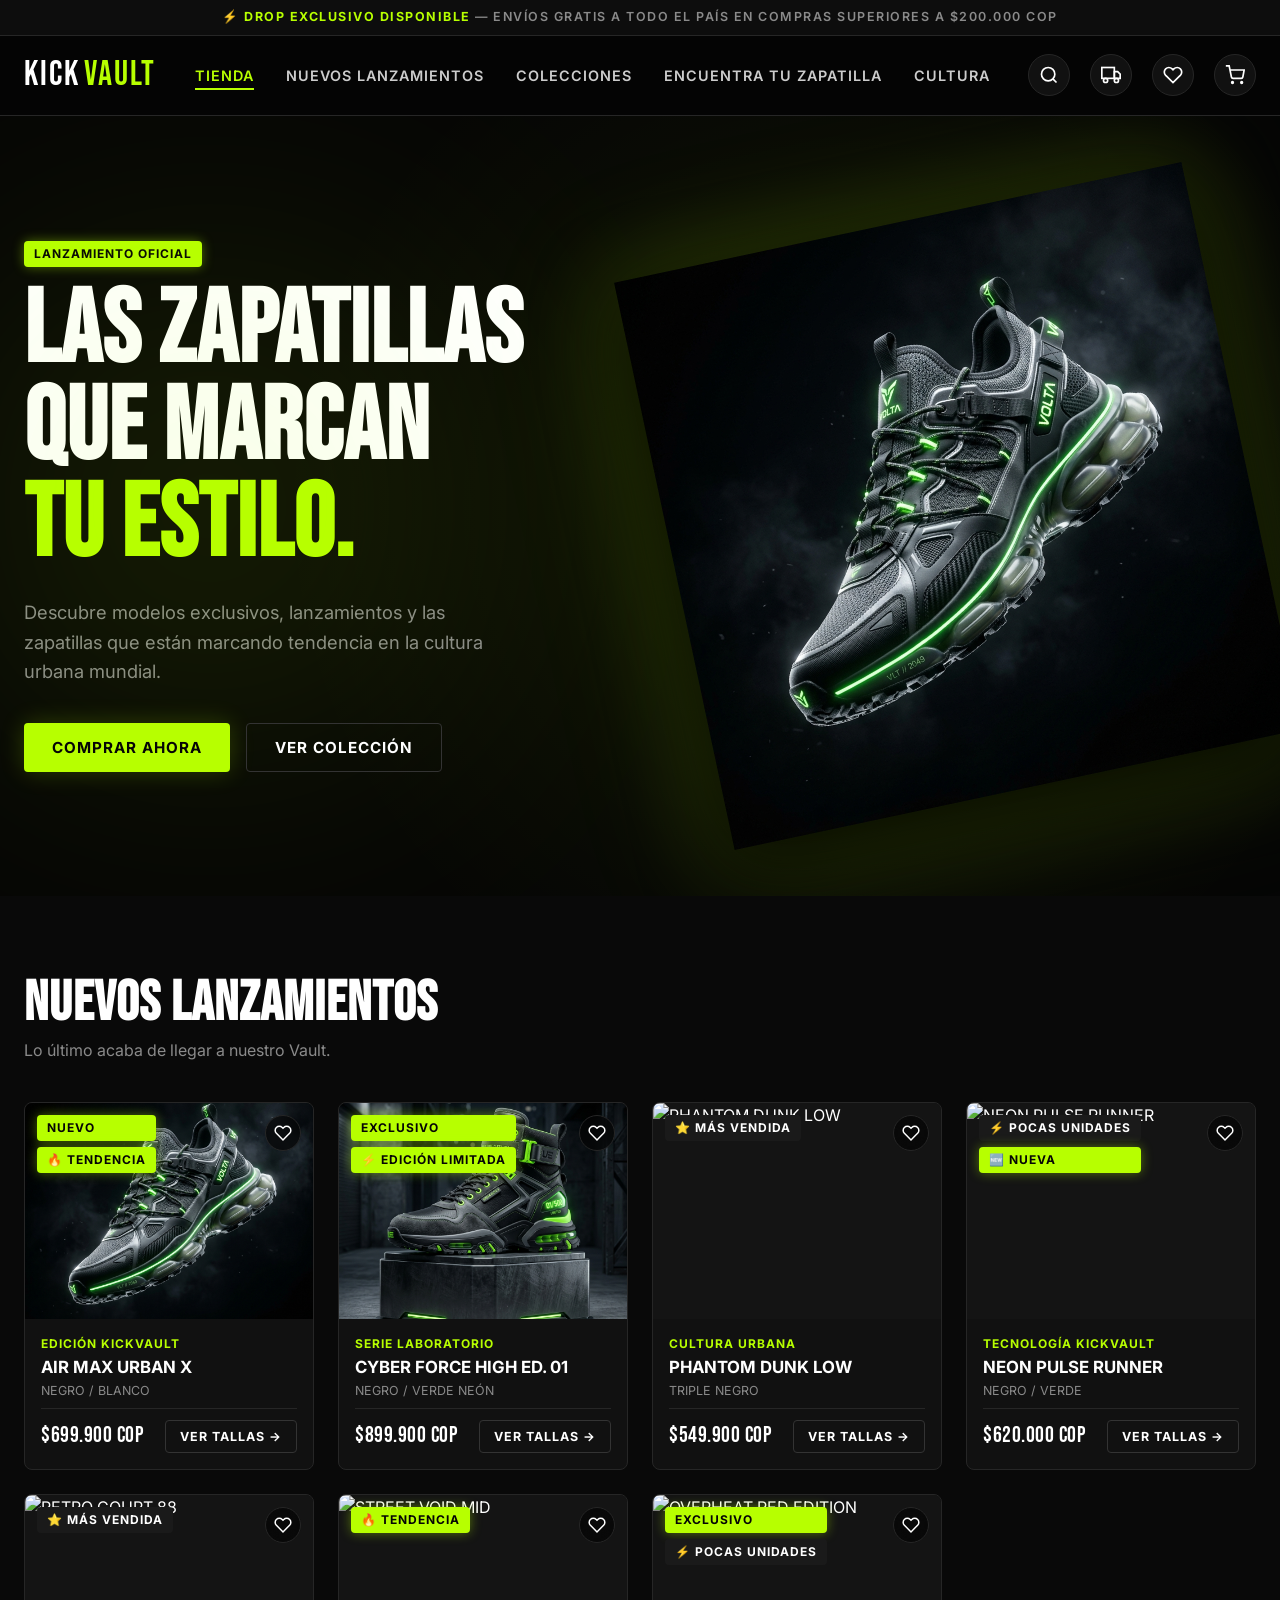
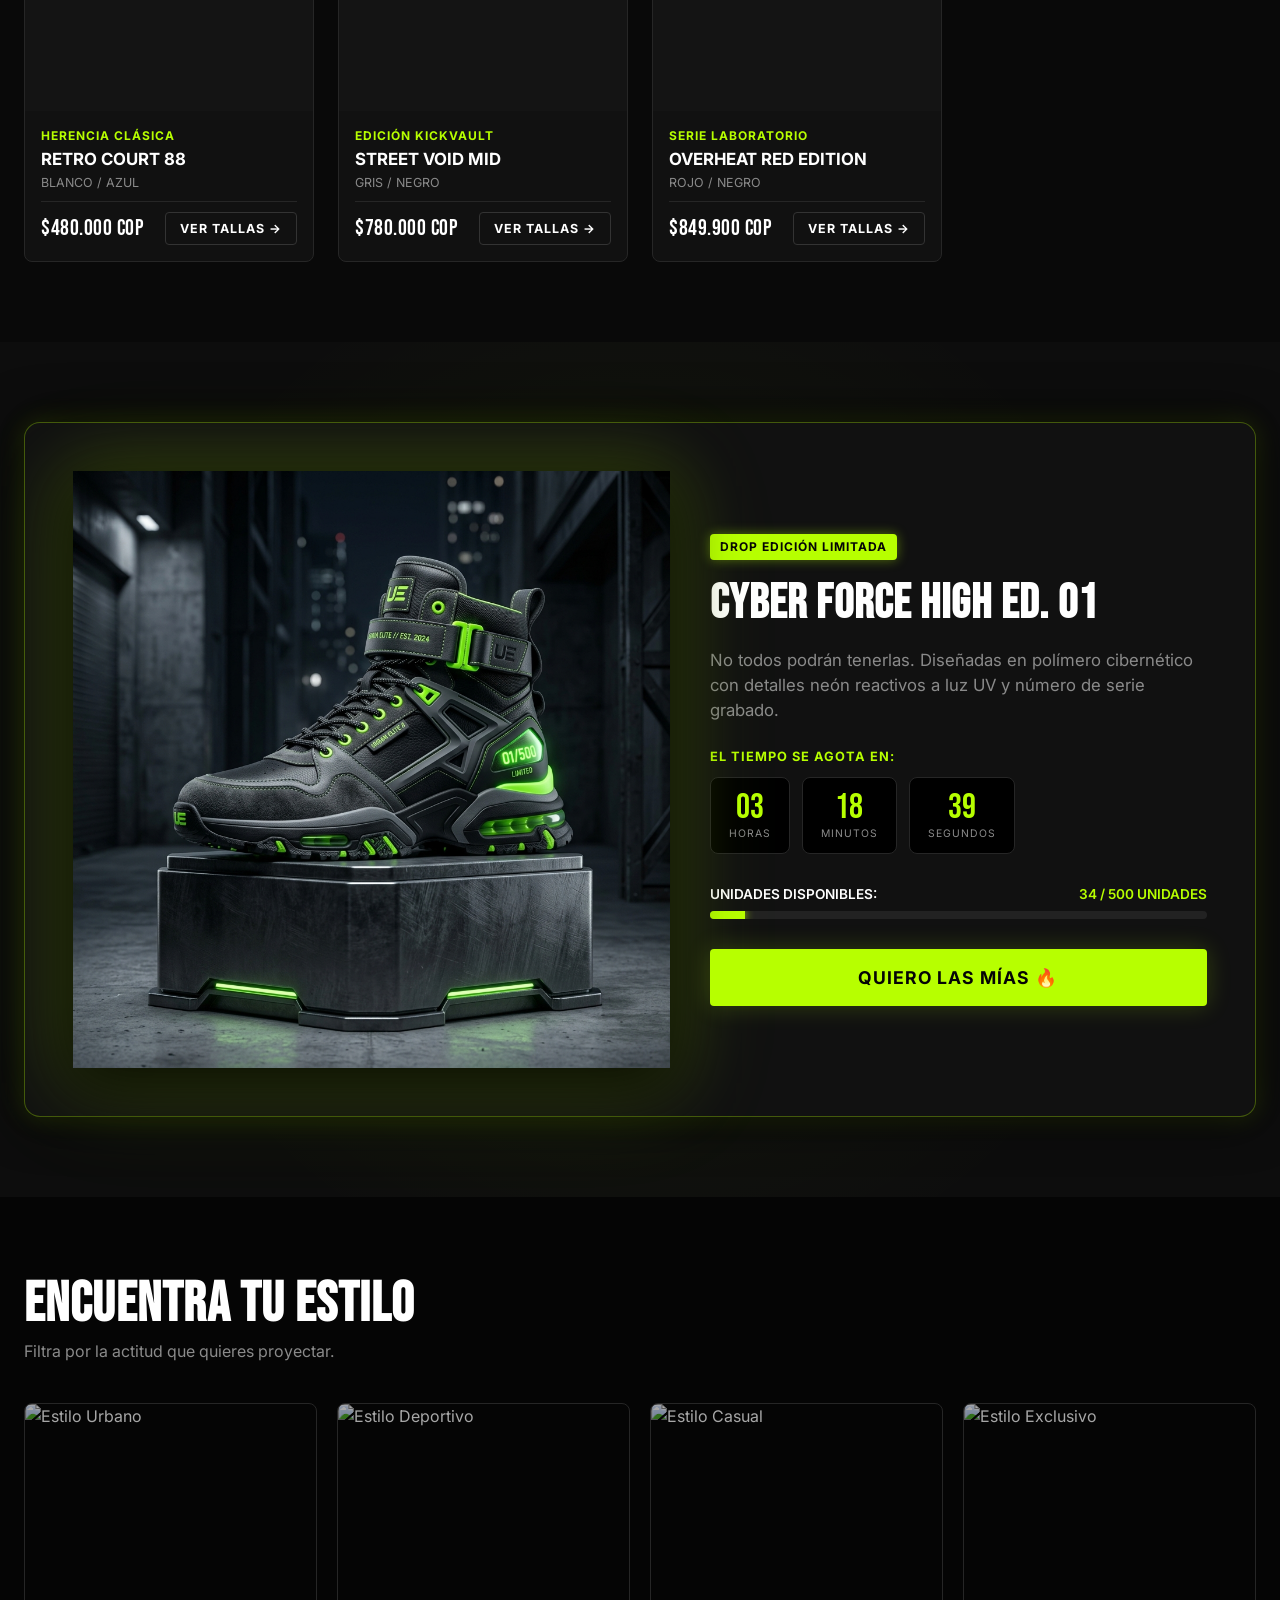
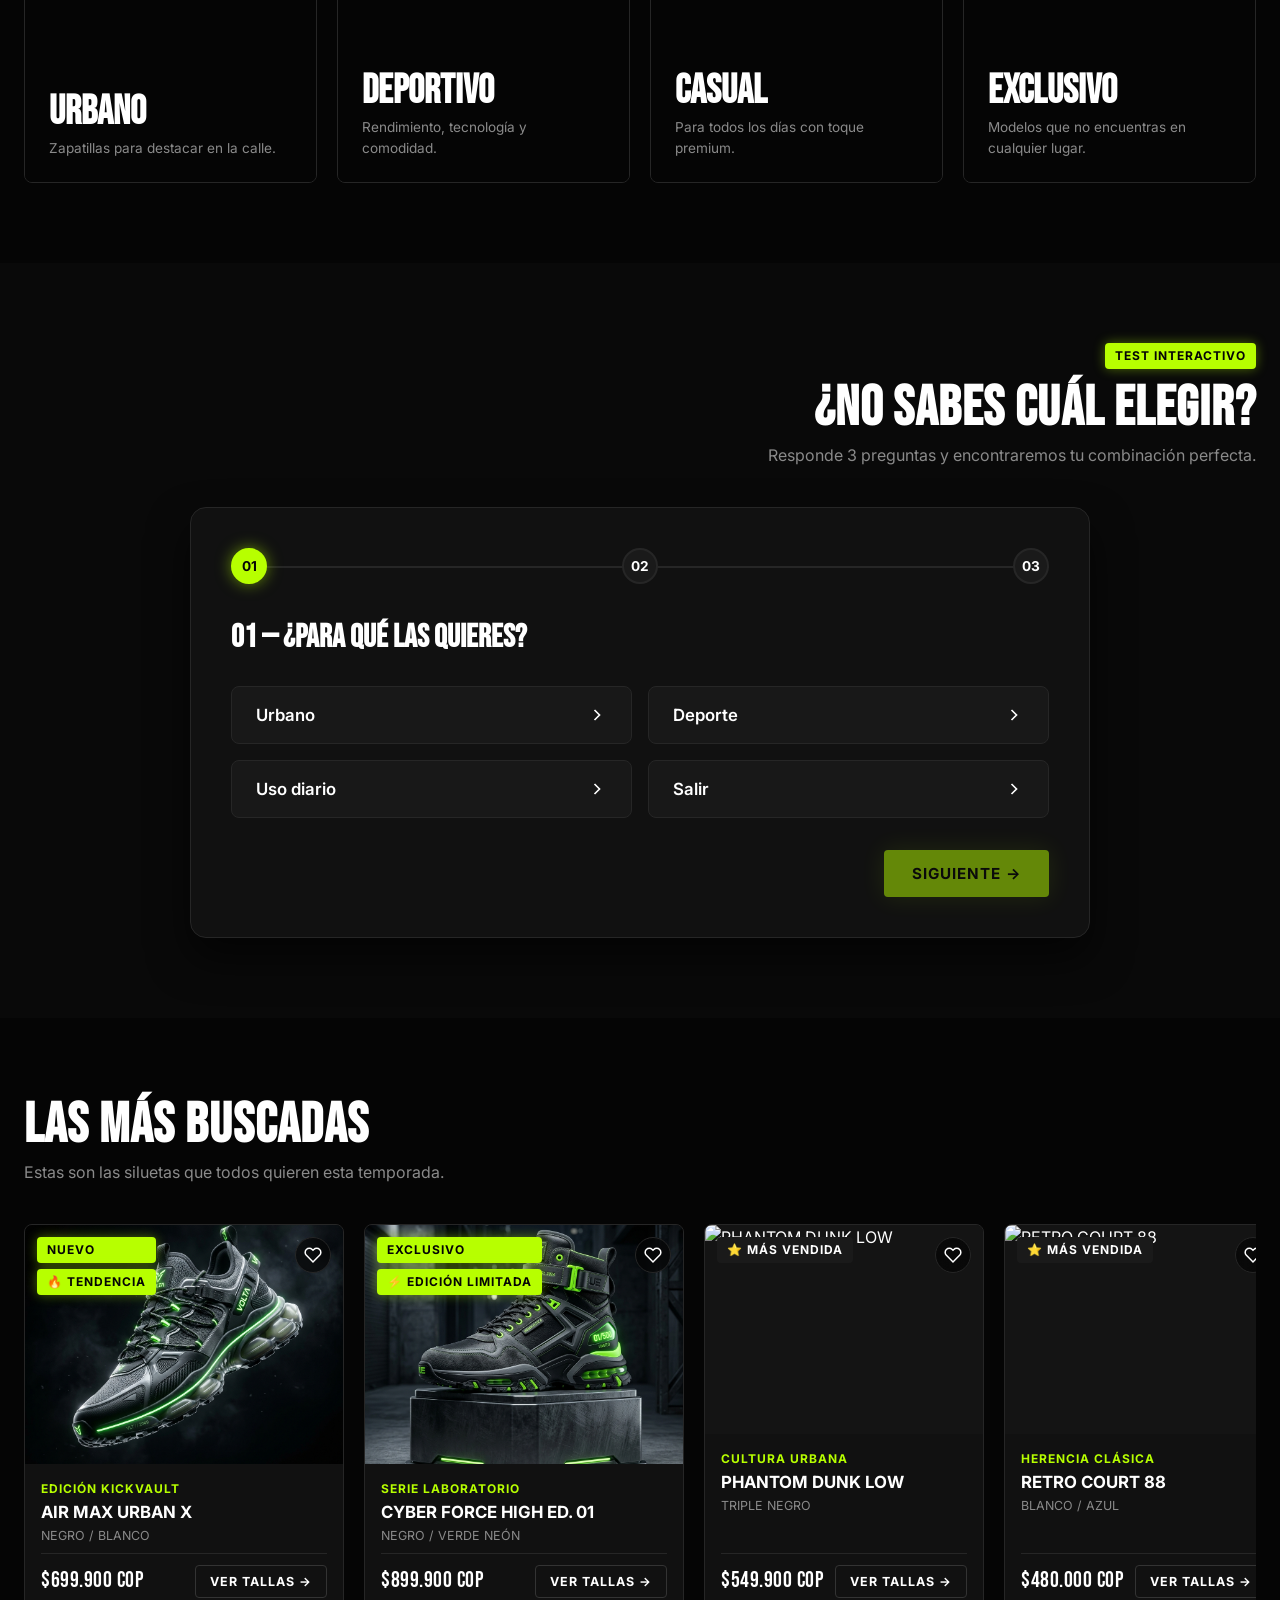
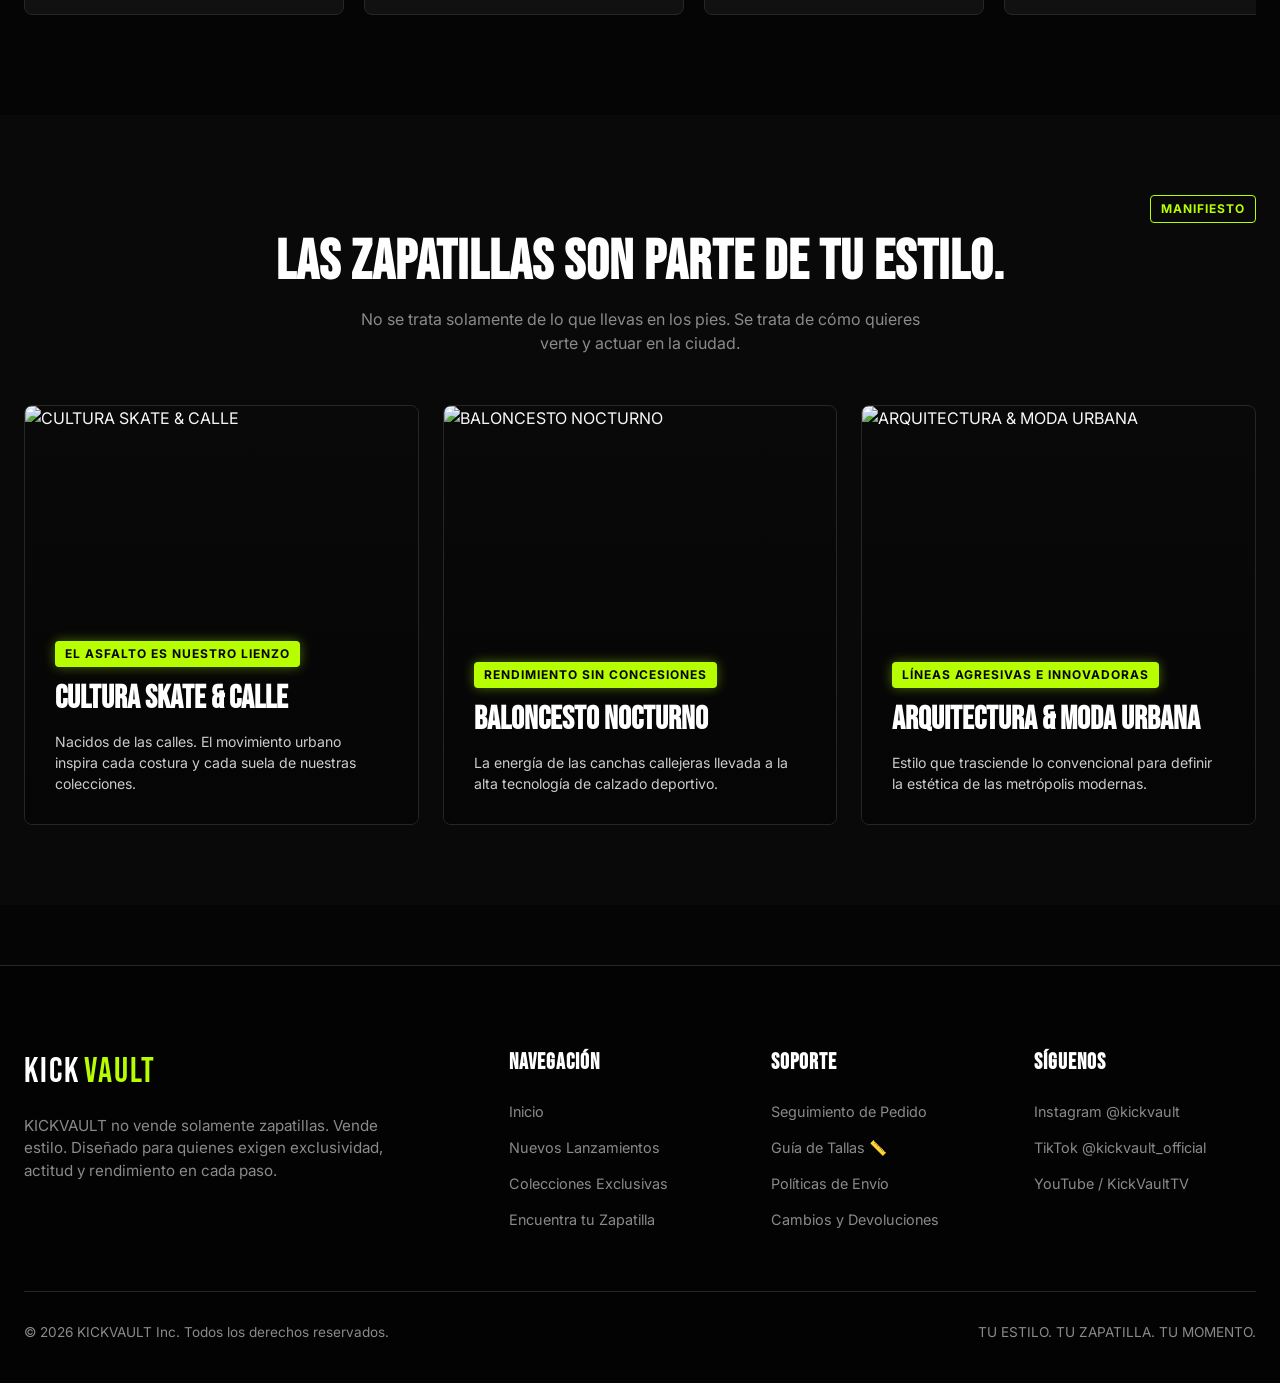
==== commit 0ce518a2: "fix: resolve infinite recursion loop in switchModalToSizeMode to allow instant product modal renderi" ====
--- a/index.html
+++ b/index.html
@@ -9,8 +9,8 @@
   <title>KICKVAULT | Tu Estilo. Tu Zapatilla. Tu Momento.</title>
   <meta name="description" content="KICKVAULT es la tienda de zapatillas urbanas y lanzamientos exclusivos número uno. Descubre los modelos más buscados y encuentra tu estilo único.">
   
-  <!-- CSS Stylesheet with strict cache busting vSYNTAX-ERROR-FIXED-PERFECT-10000 -->
-  <link rel="stylesheet" href="css/styles.css?v=SYNTAX-ERROR-FIXED-PERFECT-10000">
+  <!-- CSS Stylesheet with strict cache busting vRECURSION-LOOP-FIXED-PERFECT-99999 -->
+  <link rel="stylesheet" href="css/styles.css?v=RECURSION-LOOP-FIXED-PERFECT-99999">
 </head>
 <body>
 
@@ -924,8 +924,8 @@
     </div>
   </div>
 
-  <!-- JavaScript Modules with strict cache-busting vSYNTAX-ERROR-FIXED-PERFECT-10000 -->
-  <script src="js/data.js?v=SYNTAX-ERROR-FIXED-PERFECT-10000"></script>
-  <script src="js/app.js?v=SYNTAX-ERROR-FIXED-PERFECT-10000"></script>
+  <!-- JavaScript Modules with strict cache-busting vRECURSION-LOOP-FIXED-PERFECT-99999 -->
+  <script src="js/data.js?v=RECURSION-LOOP-FIXED-PERFECT-99999"></script>
+  <script src="js/app.js?v=RECURSION-LOOP-FIXED-PERFECT-99999"></script>
 </body>
 </html>
--- a/css/styles.css
+++ b/css/styles.css
@@ -1144,6 +1144,24 @@
   pointer-events: auto;
 }
 
+#product-modal.active,
+div#product-modal.active {
+  display: flex !important;
+  opacity: 1 !important;
+  visibility: visible !important;
+  pointer-events: auto !important;
+  z-index: 999999 !important;
+}
+
+#product-modal.active .modal-container,
+div#product-modal.active .modal-container {
+  display: block !important;
+  opacity: 1 !important;
+  visibility: visible !important;
+  transform: translateY(0) scale(1) !important;
+  z-index: 1000000 !important;
+}
+
 .modal-container {
   background: #111111;
   border: 1px solid var(--border-color);
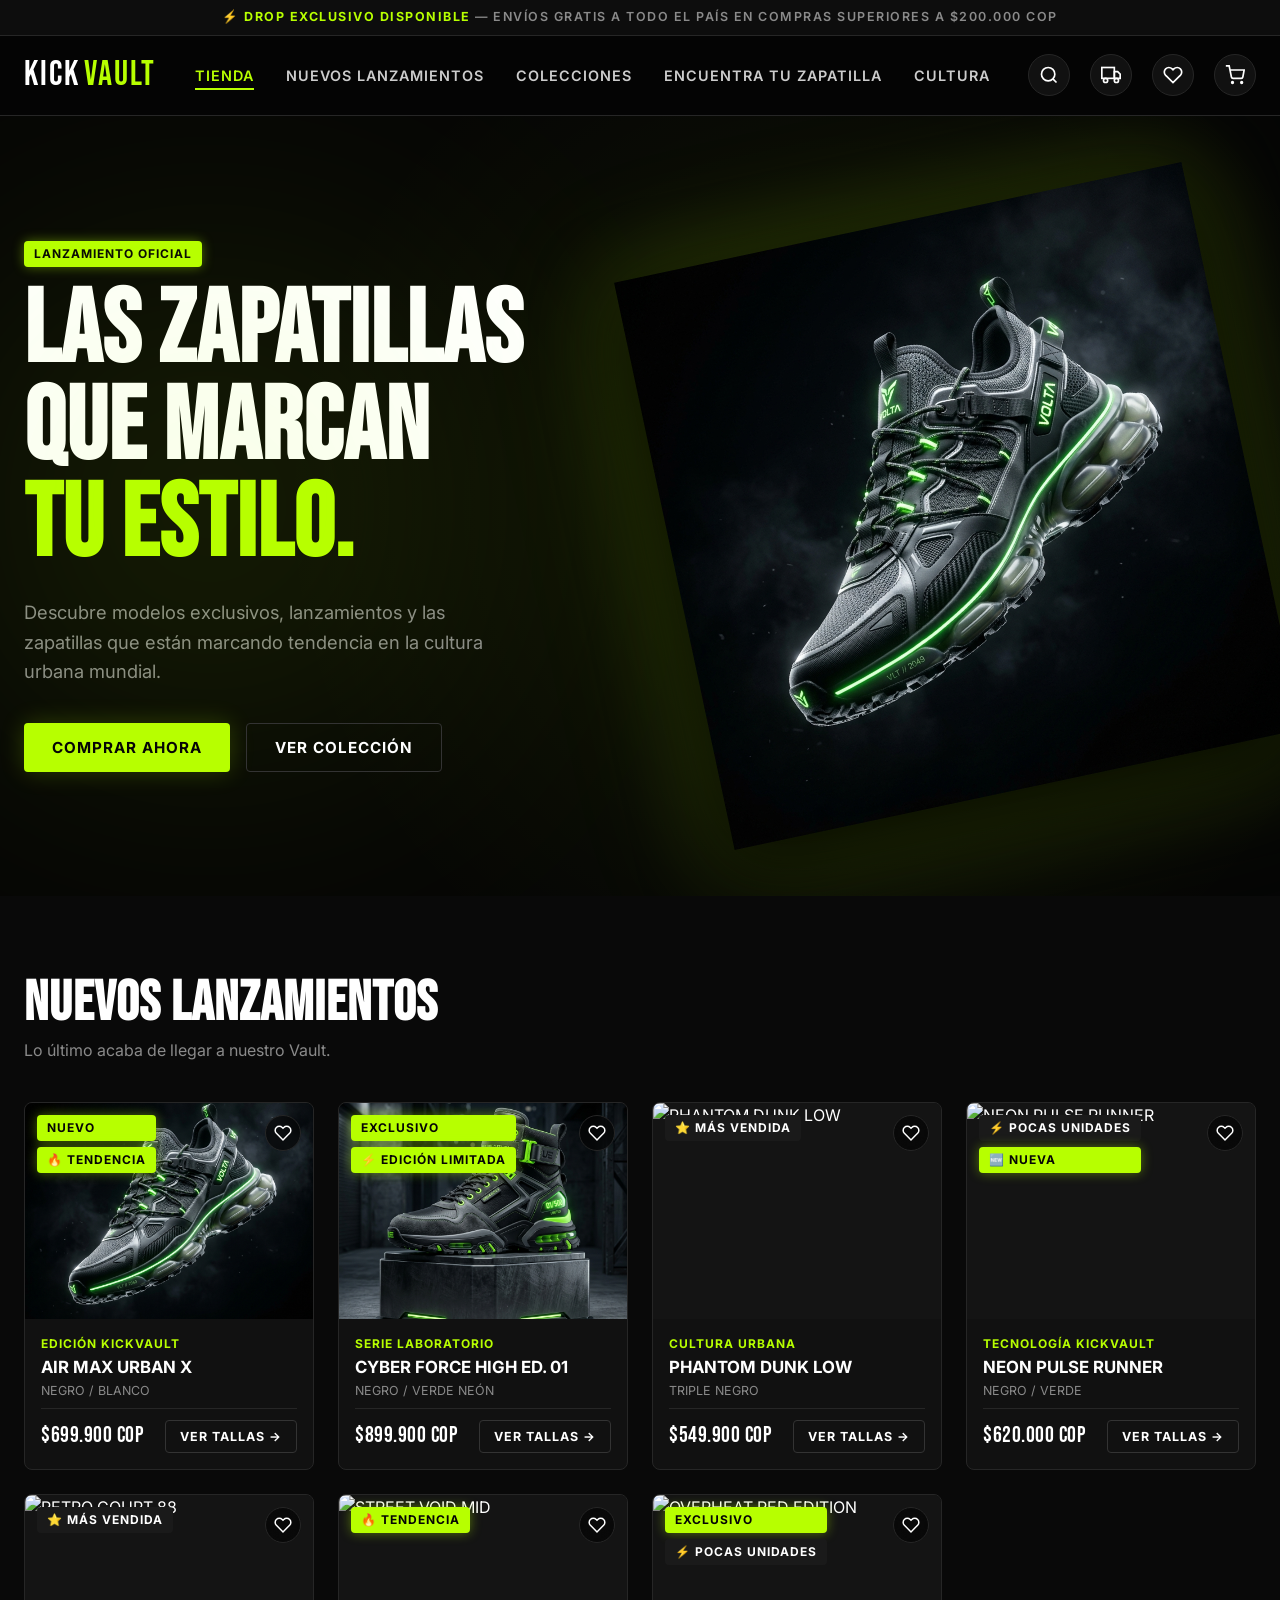
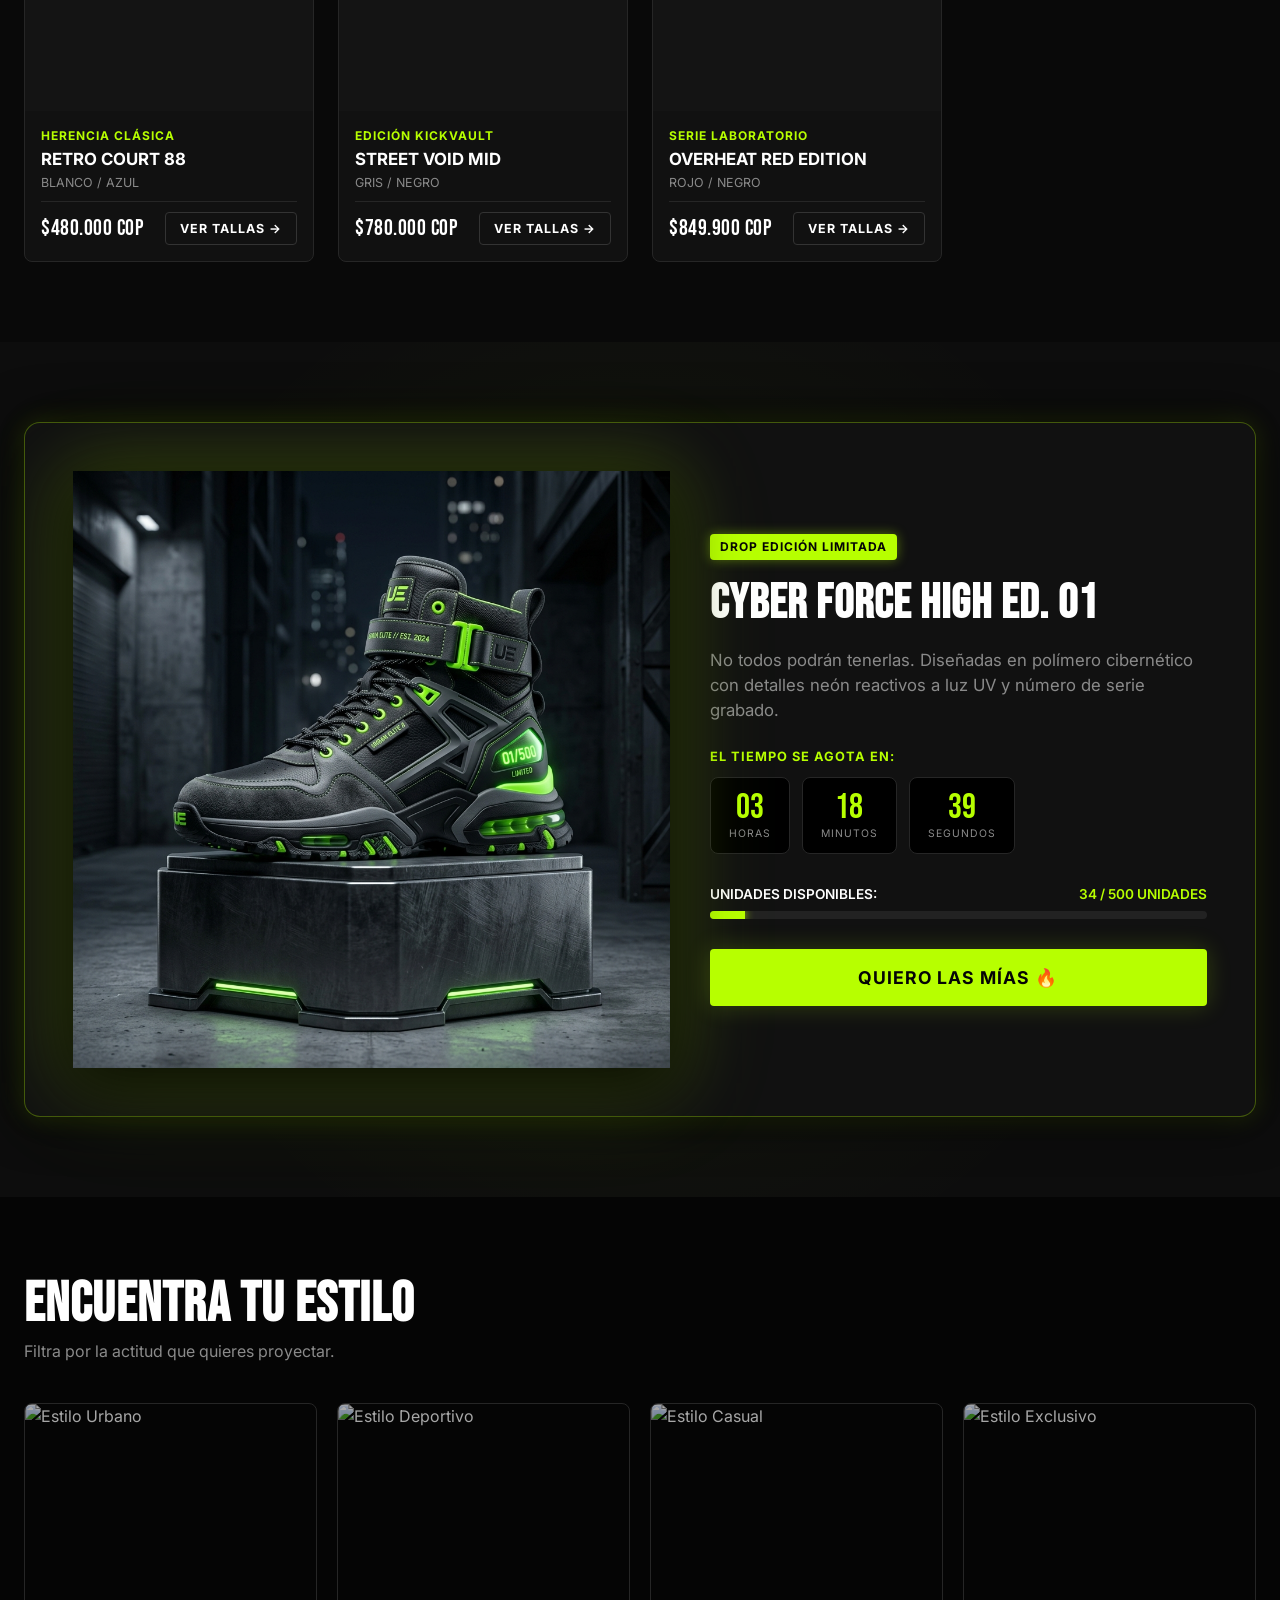
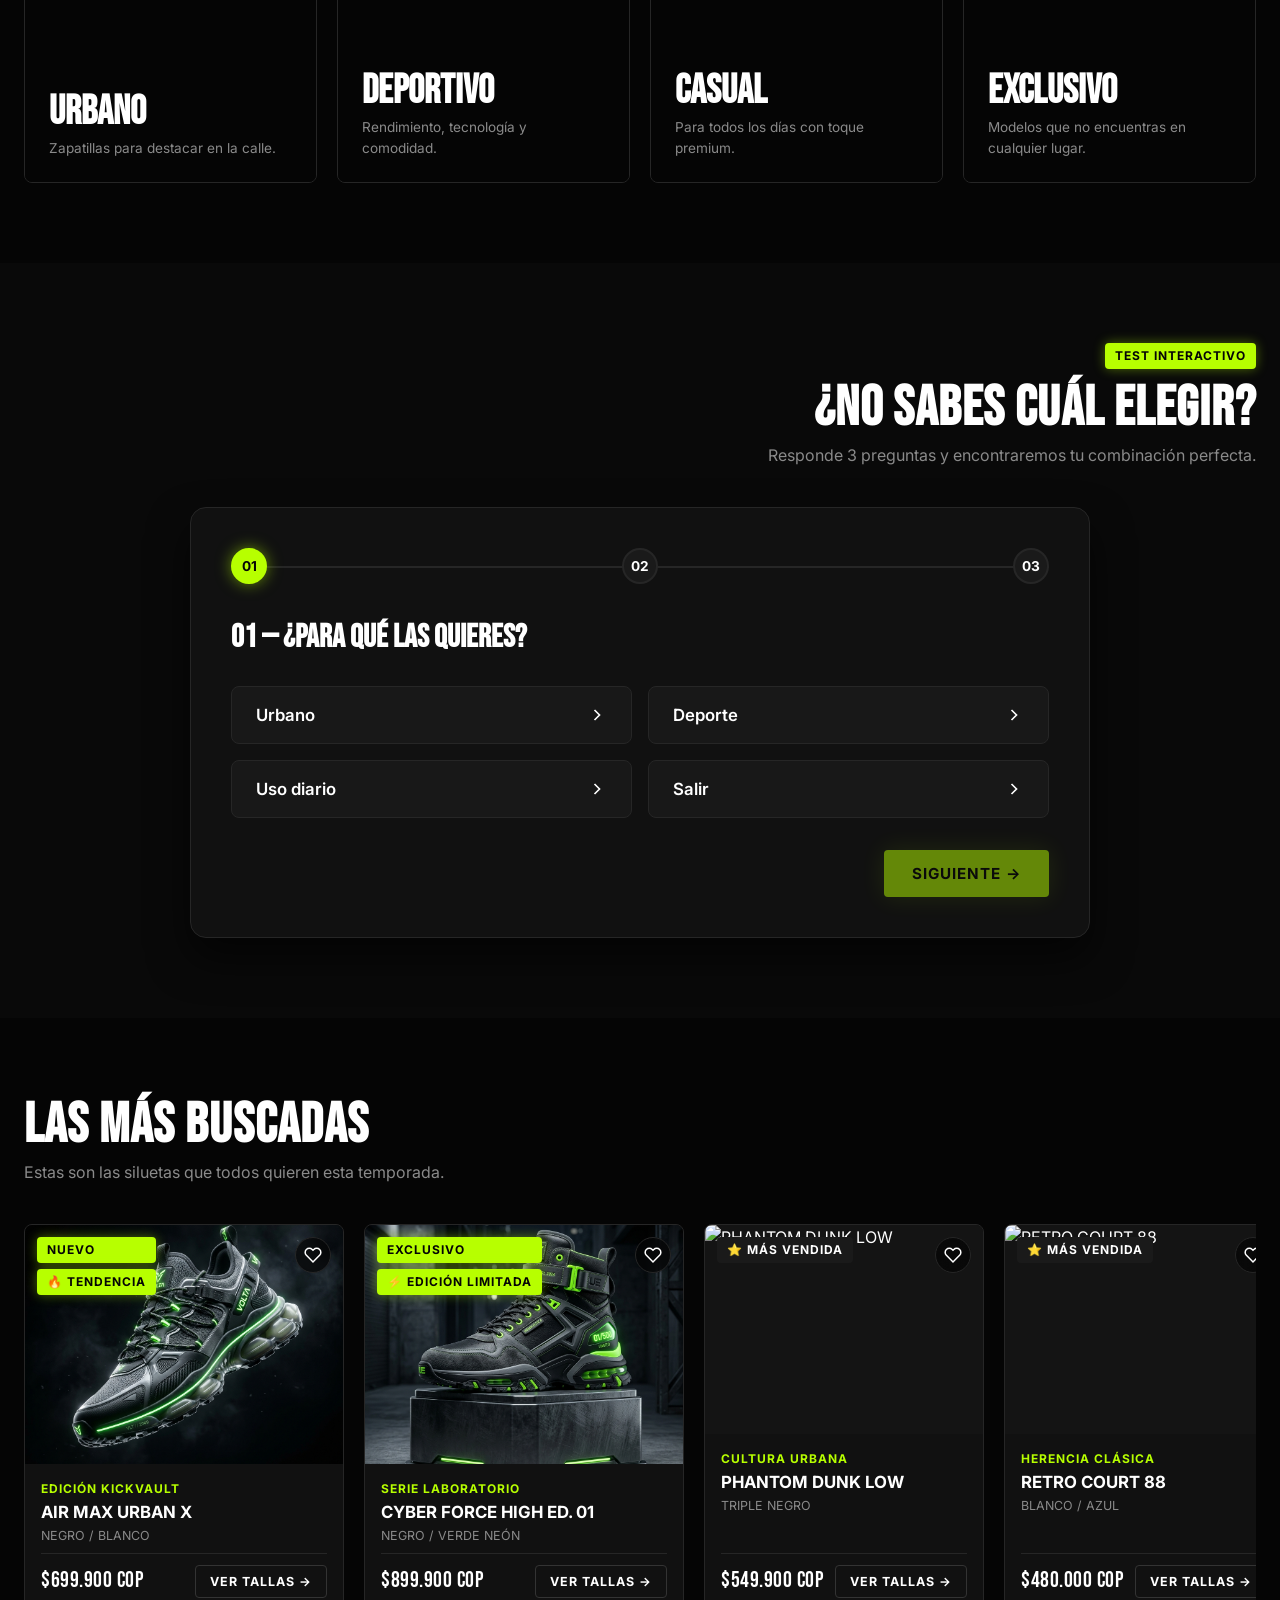
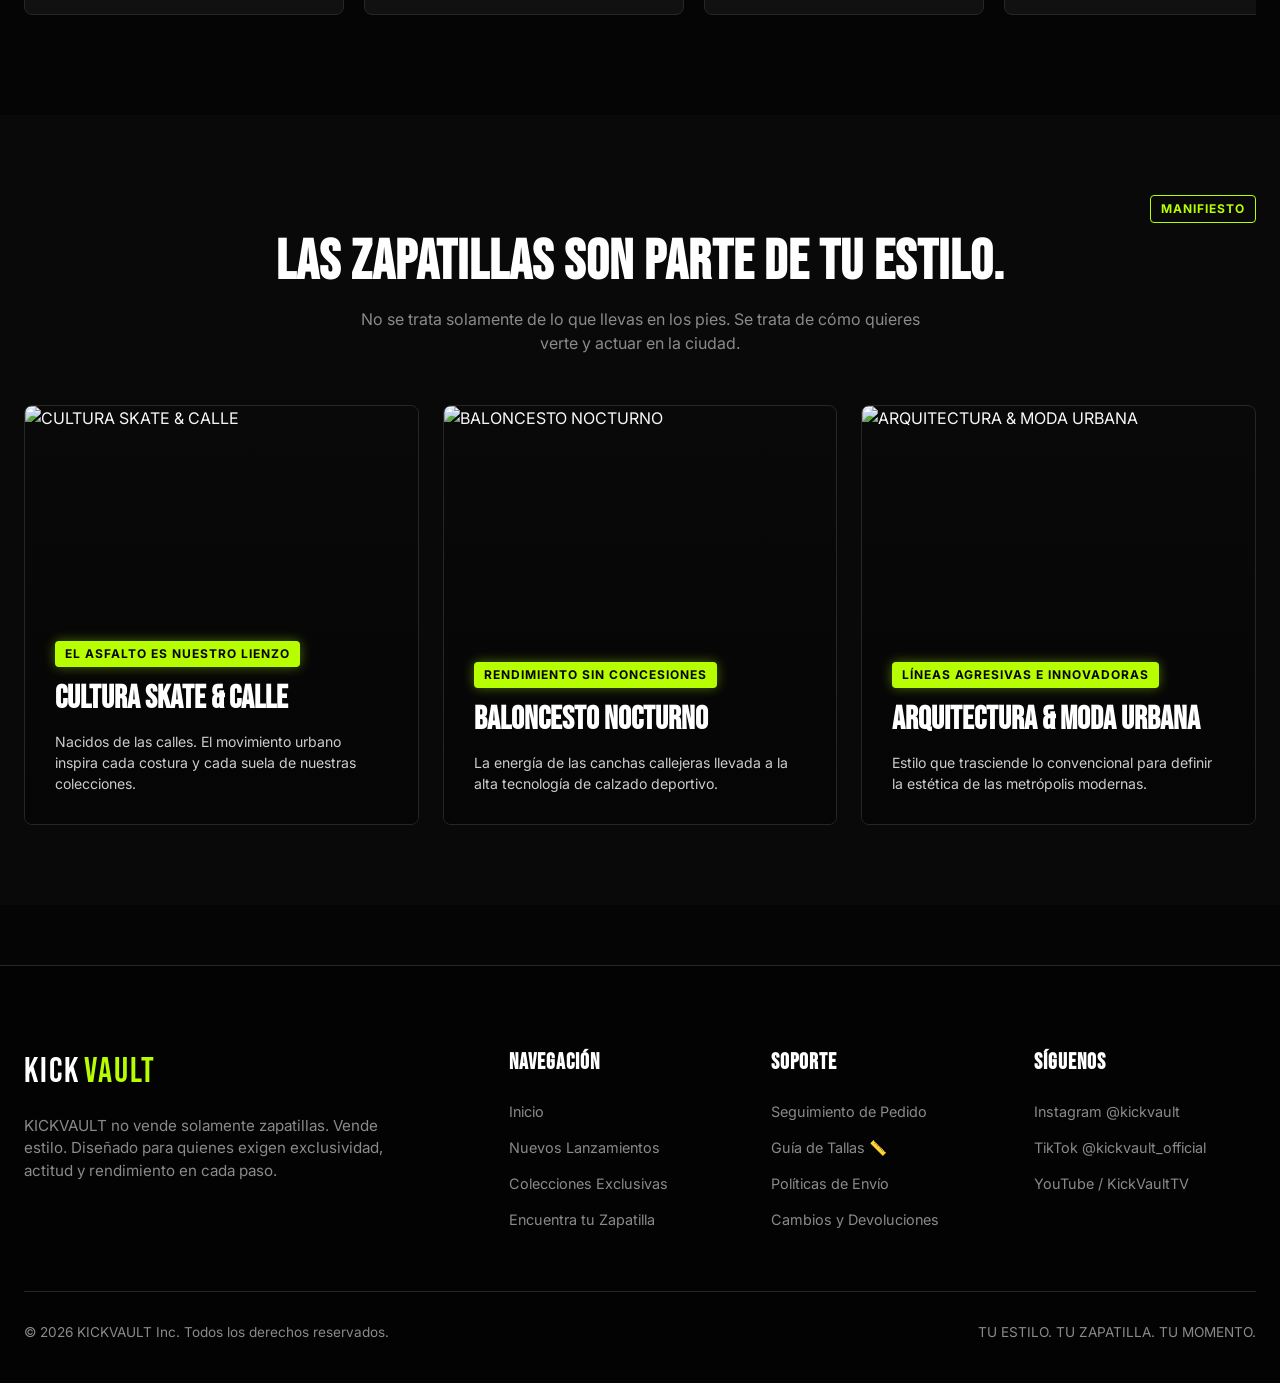
==== commit 7429f5b6: "fix: embed automatic fresh version script in head to force unregister stale service workers and refr" ====
--- a/index.html
+++ b/index.html
@@ -9,8 +9,26 @@
   <title>KICKVAULT | Tu Estilo. Tu Zapatilla. Tu Momento.</title>
   <meta name="description" content="KICKVAULT es la tienda de zapatillas urbanas y lanzamientos exclusivos número uno. Descubre los modelos más buscados y encuentra tu estilo único.">
   
-  <!-- CSS Stylesheet with strict cache busting vRECURSION-LOOP-FIXED-PERFECT-99999 -->
-  <link rel="stylesheet" href="css/styles.css?v=RECURSION-LOOP-FIXED-PERFECT-99999">
+  <!-- Automatic Fresh Version Enforcer -->
+  <script>
+    (function() {
+      const VER = '200000';
+      if (localStorage.getItem('kv_cache_ver') !== VER) {
+        localStorage.setItem('kv_cache_ver', VER);
+        if ('serviceWorker' in navigator) {
+          navigator.serviceWorker.getRegistrations().then(regs => {
+            for (let reg of regs) reg.unregister();
+          });
+        }
+        if (!window.location.search.includes('v=' + VER)) {
+          window.location.href = window.location.pathname + '?v=' + VER;
+        }
+      }
+    })();
+  </script>
+
+  <!-- CSS Stylesheet with strict cache busting vFORCE-RELOAD-EVERYTHING-200000 -->
+  <link rel="stylesheet" href="css/styles.css?v=FORCE-RELOAD-EVERYTHING-200000">
 </head>
 <body>
 
@@ -924,8 +942,8 @@
     </div>
   </div>
 
-  <!-- JavaScript Modules with strict cache-busting vRECURSION-LOOP-FIXED-PERFECT-99999 -->
-  <script src="js/data.js?v=RECURSION-LOOP-FIXED-PERFECT-99999"></script>
-  <script src="js/app.js?v=RECURSION-LOOP-FIXED-PERFECT-99999"></script>
+  <!-- JavaScript Modules with strict cache-busting vFORCE-RELOAD-EVERYTHING-200000 -->
+  <script src="js/data.js?v=FORCE-RELOAD-EVERYTHING-200000"></script>
+  <script src="js/app.js?v=FORCE-RELOAD-EVERYTHING-200000"></script>
 </body>
 </html>
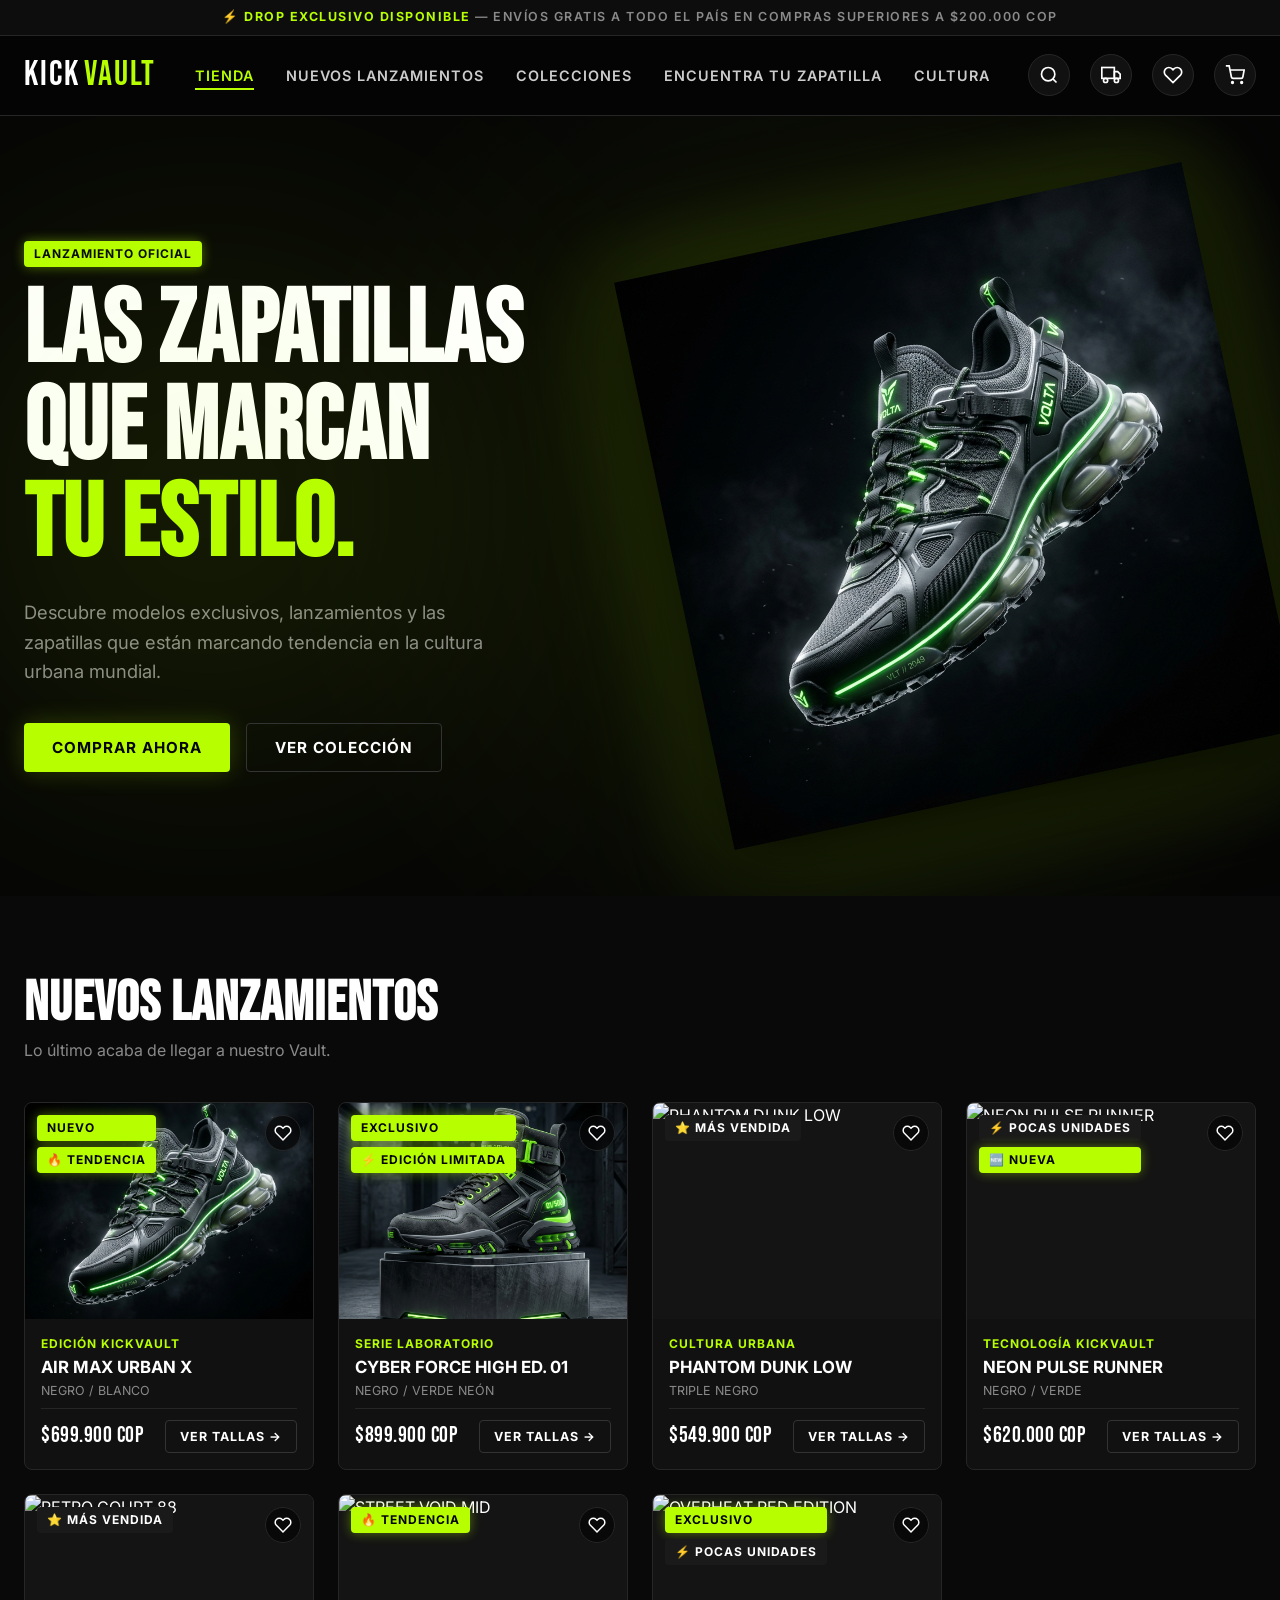
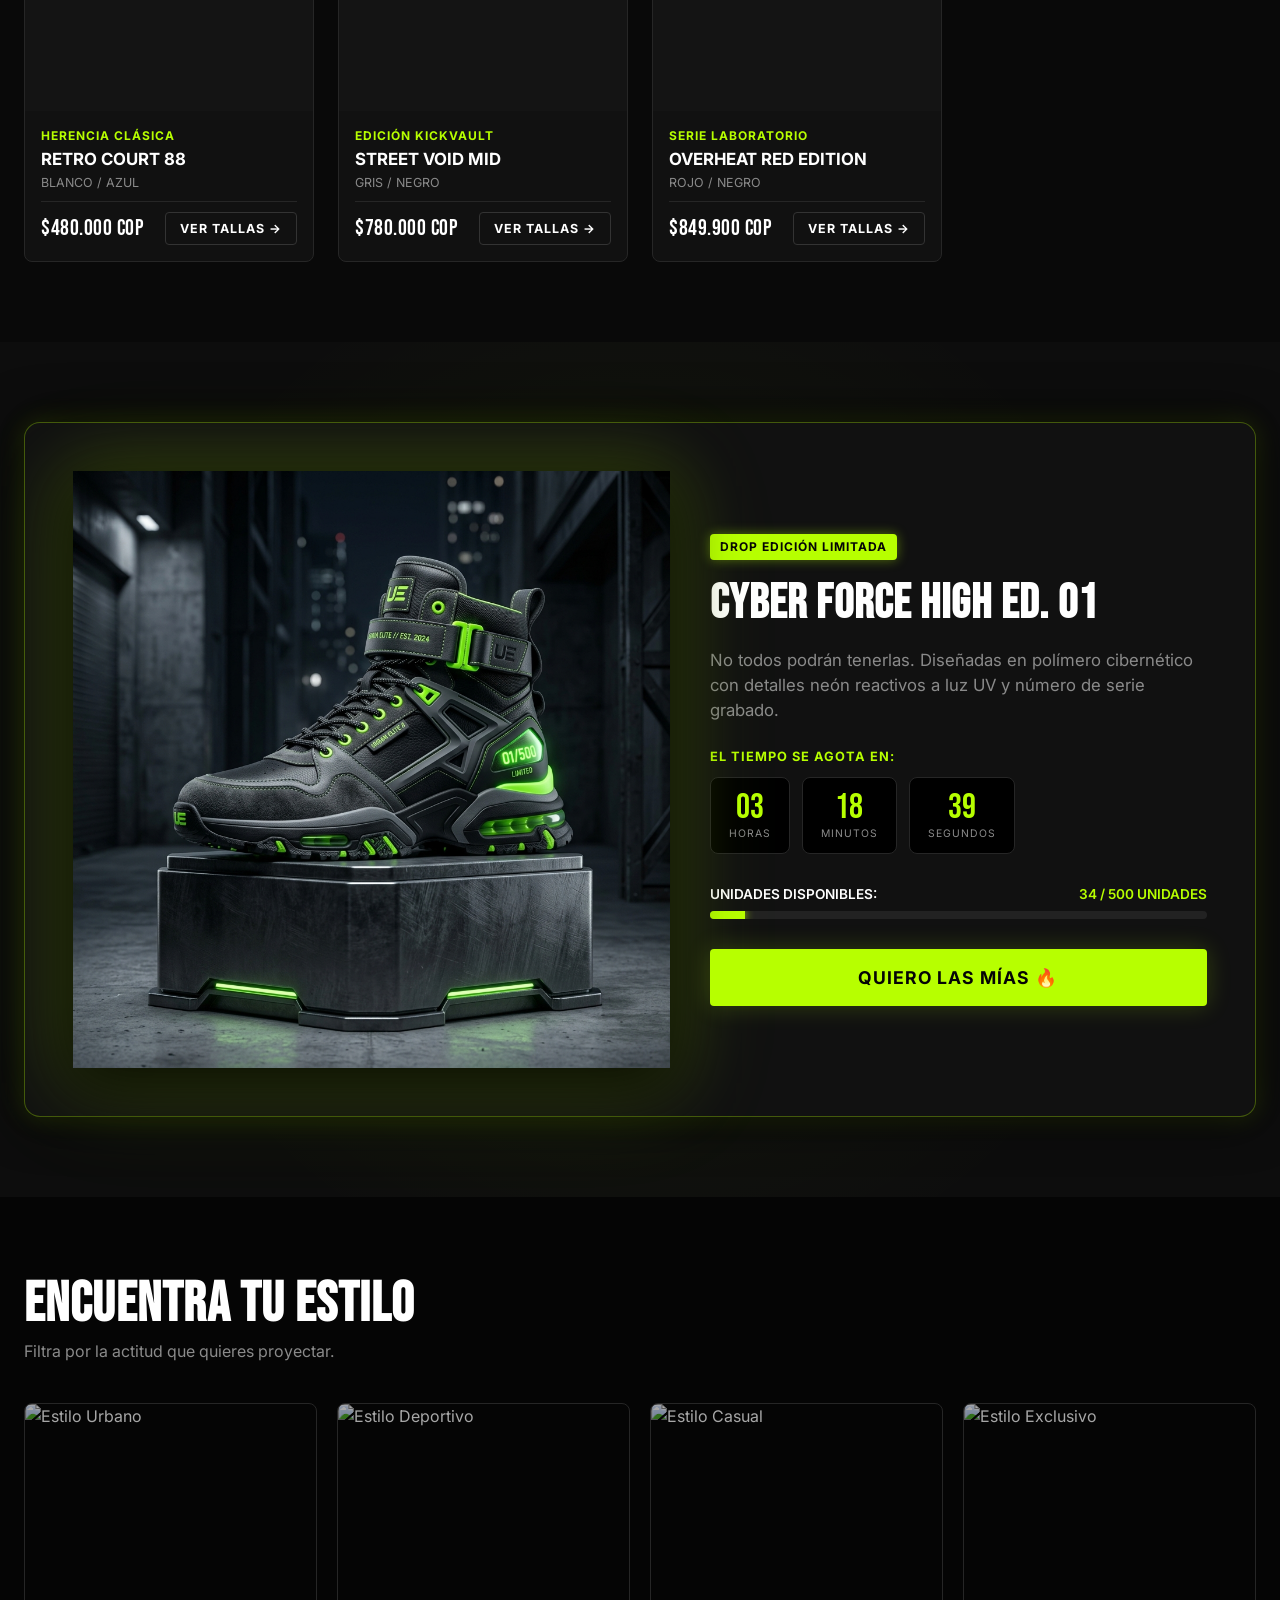
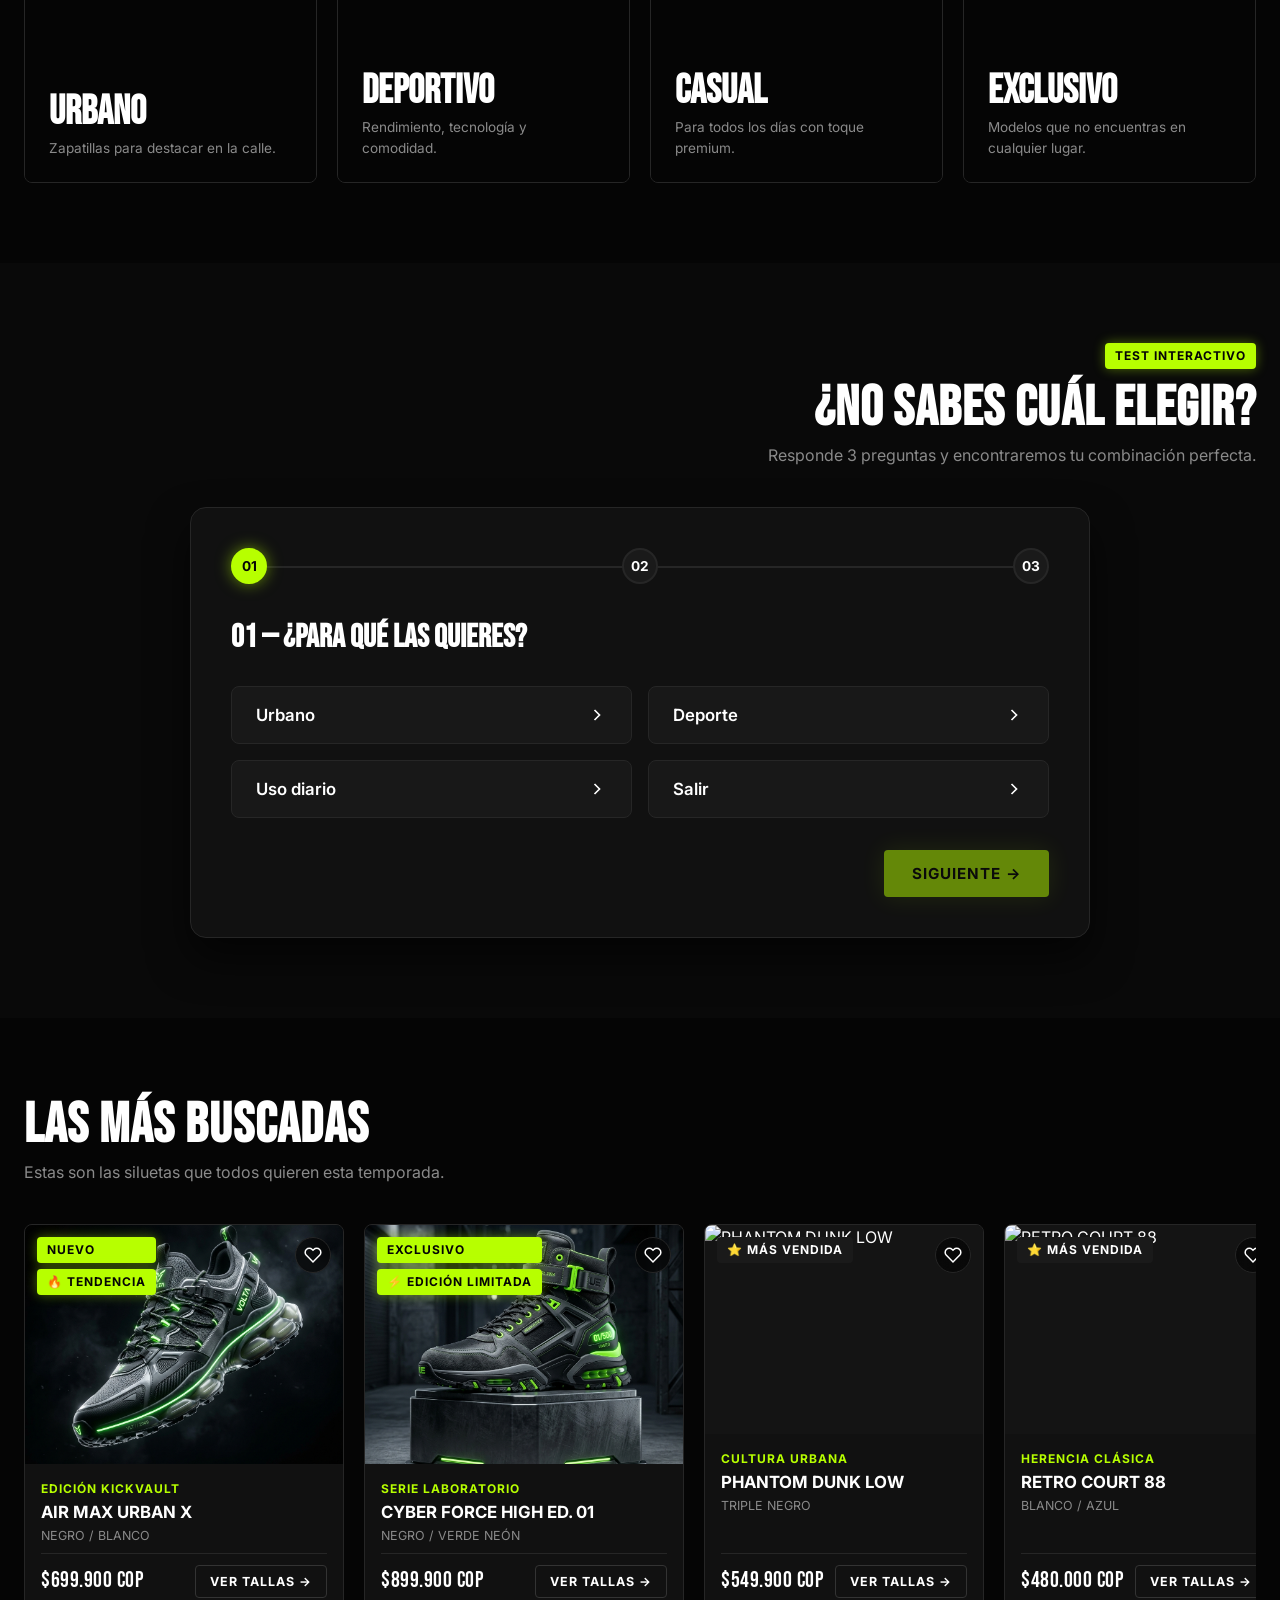
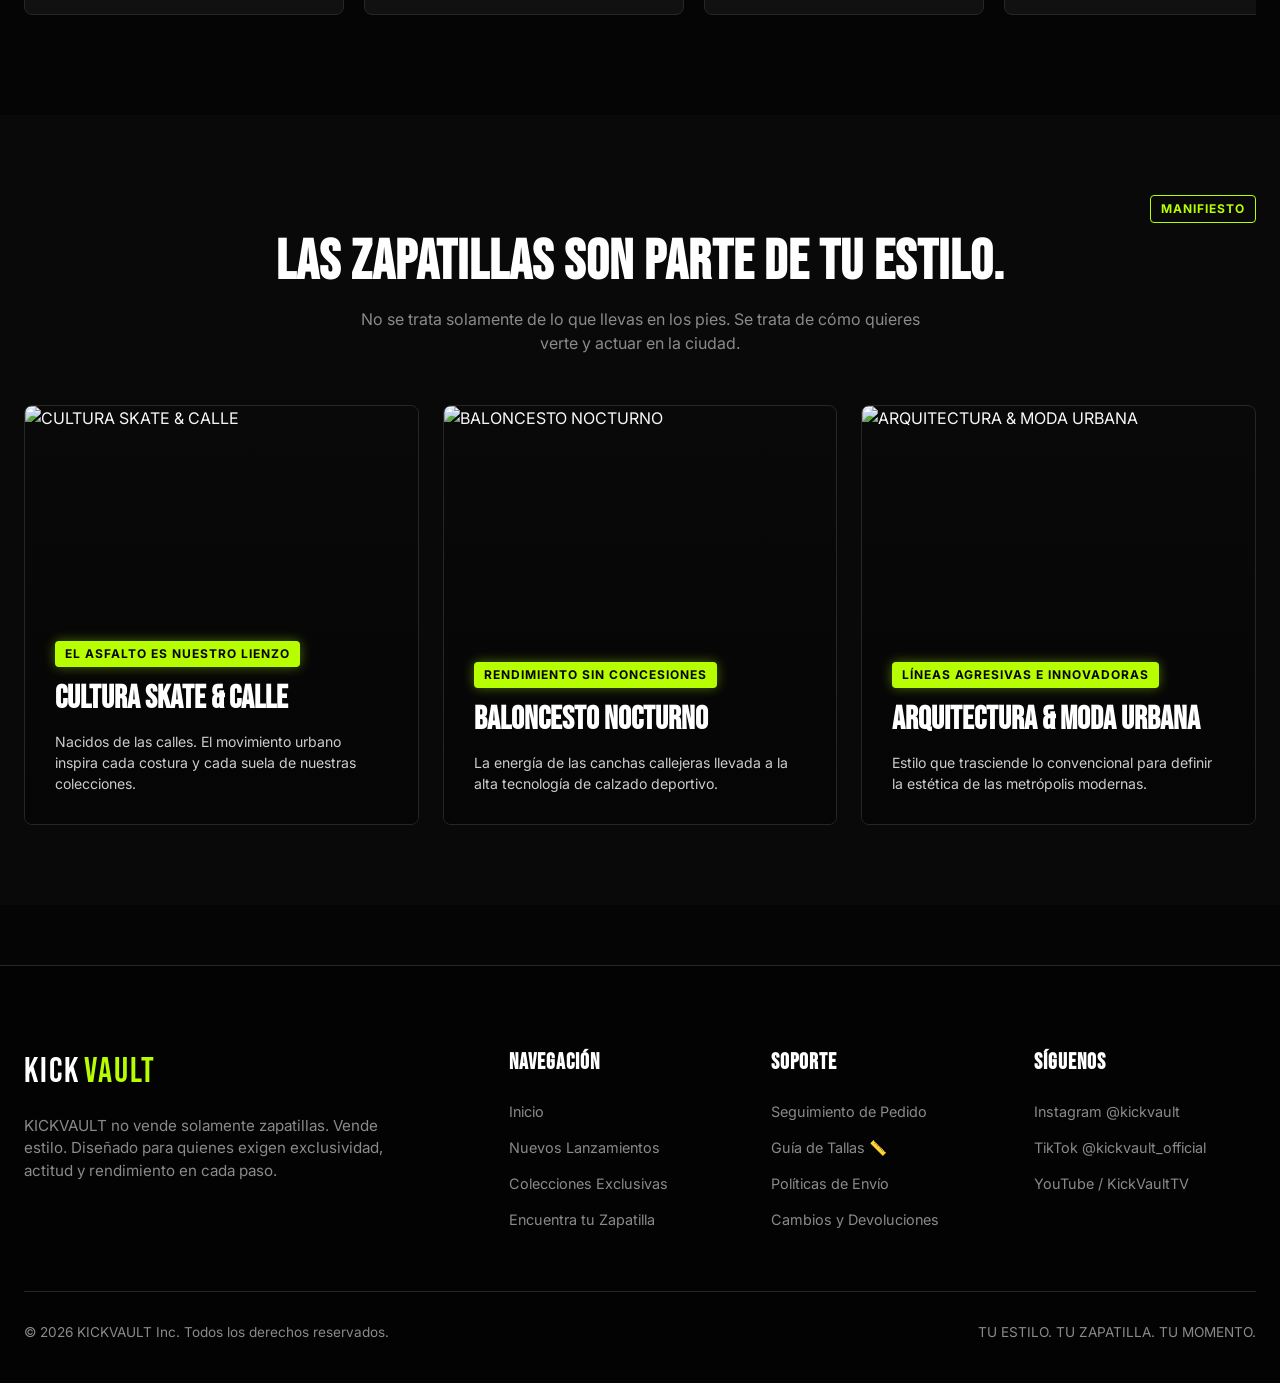
==== commit d65e67aa: "feat: add manual customer order registration button and modal to admin panel, and auto-open checkout" ====
--- a/index.html
+++ b/index.html
@@ -12,7 +12,7 @@
   <!-- Automatic Fresh Version Enforcer -->
   <script>
     (function() {
-      const VER = '200000';
+      const VER = '300000';
       if (localStorage.getItem('kv_cache_ver') !== VER) {
         localStorage.setItem('kv_cache_ver', VER);
         if ('serviceWorker' in navigator) {
@@ -27,8 +27,8 @@
     })();
   </script>
 
-  <!-- CSS Stylesheet with strict cache busting vFORCE-RELOAD-EVERYTHING-200000 -->
-  <link rel="stylesheet" href="css/styles.css?v=FORCE-RELOAD-EVERYTHING-200000">
+  <!-- CSS Stylesheet with strict cache busting vFORCE-RELOAD-MANUAL-ORDER-300000 -->
+  <link rel="stylesheet" href="css/styles.css?v=FORCE-RELOAD-MANUAL-ORDER-300000">
 </head>
 <body>
 
@@ -942,8 +942,8 @@
     </div>
   </div>
 
-  <!-- JavaScript Modules with strict cache-busting vFORCE-RELOAD-EVERYTHING-200000 -->
-  <script src="js/data.js?v=FORCE-RELOAD-EVERYTHING-200000"></script>
-  <script src="js/app.js?v=FORCE-RELOAD-EVERYTHING-200000"></script>
+  <!-- JavaScript Modules with strict cache-busting vFORCE-RELOAD-MANUAL-ORDER-300000 -->
+  <script src="js/data.js?v=FORCE-RELOAD-MANUAL-ORDER-300000"></script>
+  <script src="js/app.js?v=FORCE-RELOAD-MANUAL-ORDER-300000"></script>
 </body>
 </html>
